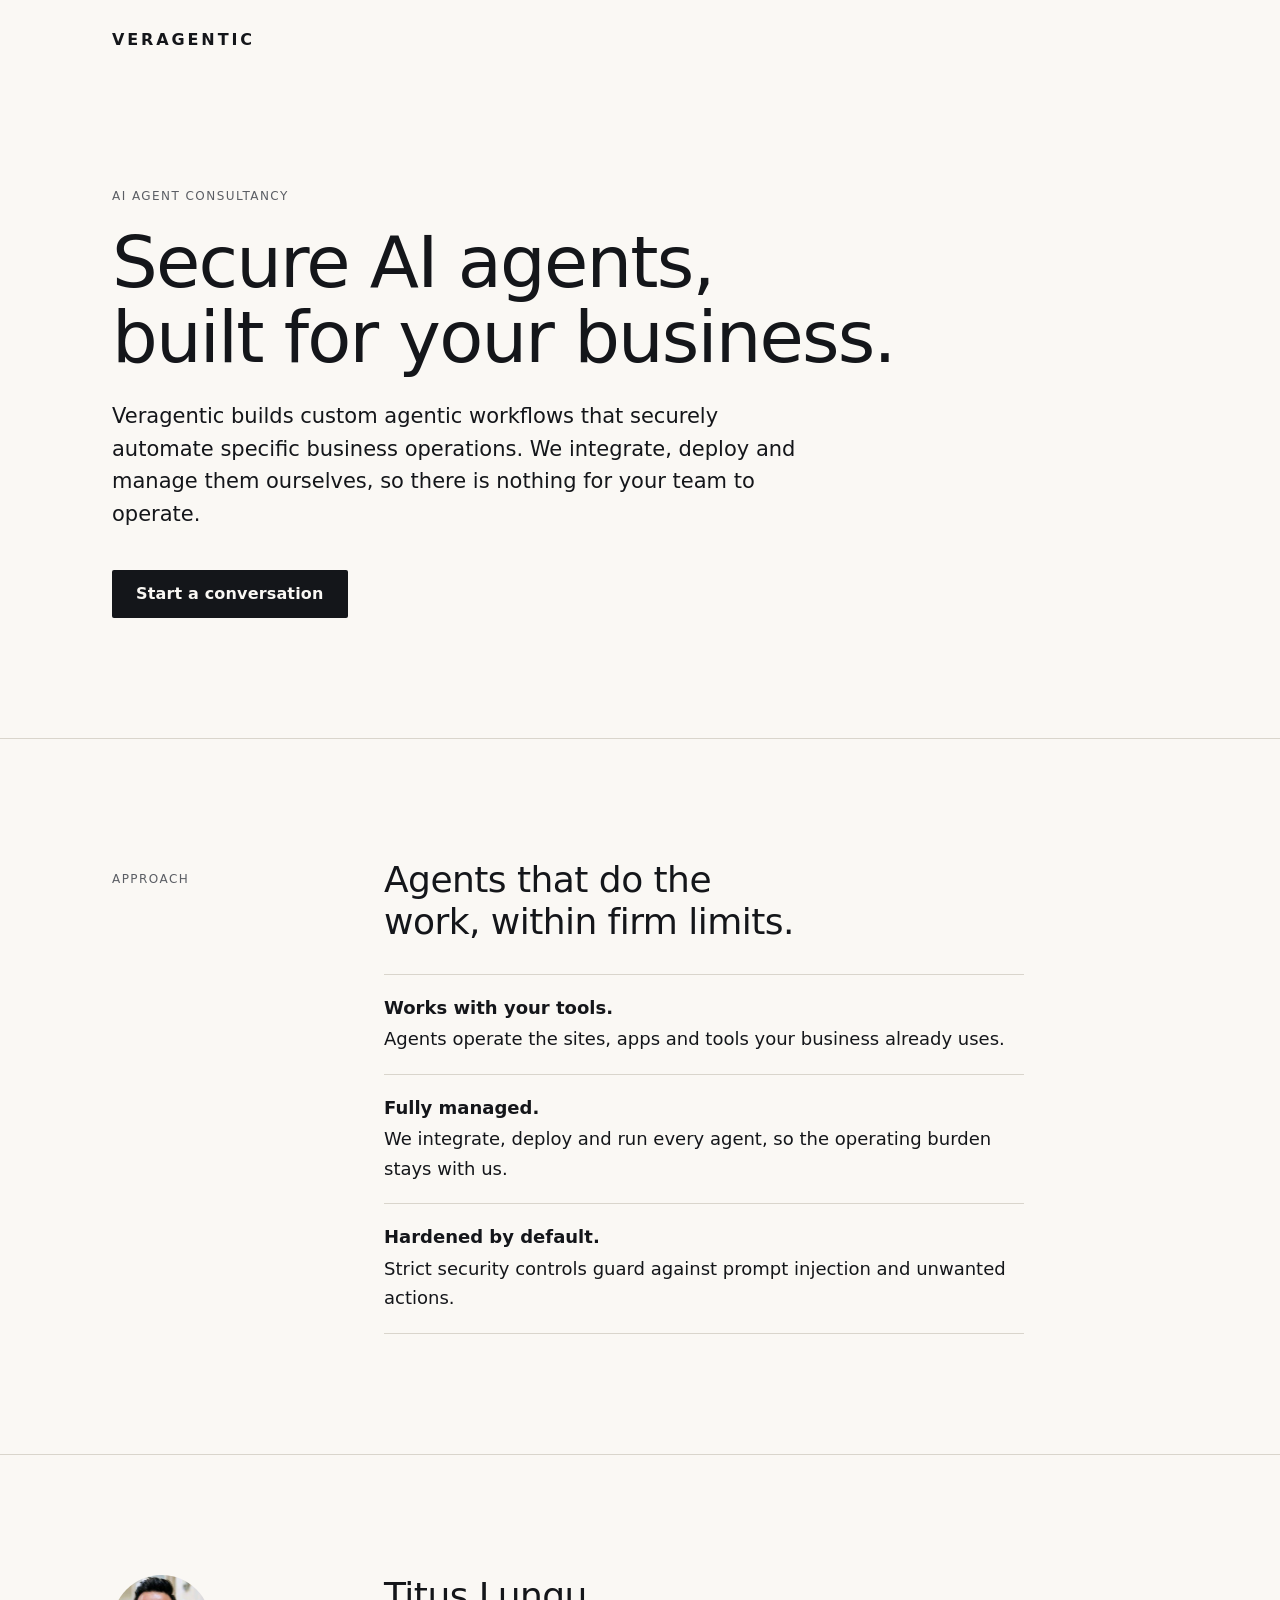
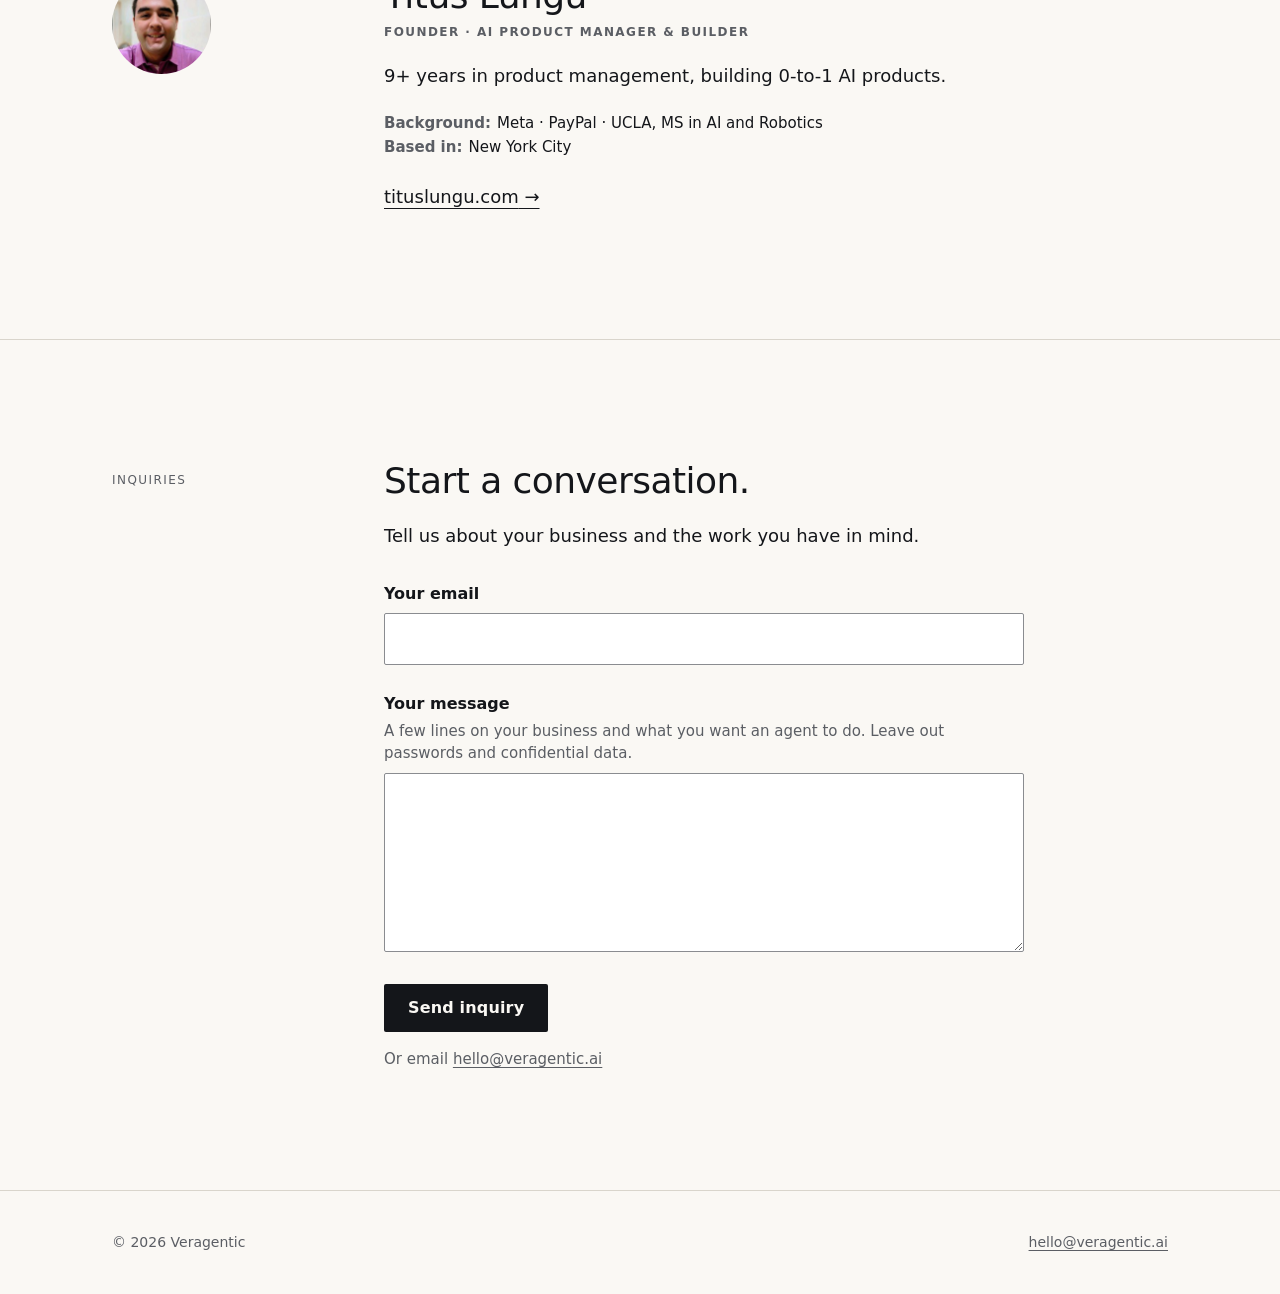
==== index.html @ 58b1f167 "Founder photo; PayPal and UCLA MS in background; New York City; all type sans serif (incl. wordmark," ====
<!doctype html>
<html lang="en" class="no-js">
<head>
<meta charset="utf-8">
<meta name="viewport" content="width=device-width, initial-scale=1">
<meta http-equiv="Content-Security-Policy" content="default-src 'none'; base-uri 'none'; object-src 'none'; script-src 'self' https://www.googletagmanager.com; style-src 'self'; font-src 'self'; img-src 'self' data: https://*.google-analytics.com https://*.googletagmanager.com; connect-src 'self' https://api.web3forms.com https://*.google-analytics.com https://*.analytics.google.com https://*.googletagmanager.com; form-action 'self' https://api.web3forms.com mailto:; manifest-src 'self'">
<title>Veragentic | Secure AI agents, built for your business</title>
<meta name="description" content="Veragentic builds custom agentic workflows that securely automate specific business operations, then integrates, deploys and manages them, so your team has nothing to operate.">
<link rel="canonical" href="https://veragentic.ai/">
<meta name="theme-color" content="#FAF8F4">
<meta name="color-scheme" content="light">
<meta name="referrer" content="strict-origin-when-cross-origin">
<link rel="icon" href="/favicon.ico" sizes="32x32">
<link rel="icon" href="/favicon.svg" type="image/svg+xml">
<link rel="apple-touch-icon" href="/apple-touch-icon.png">
<link rel="stylesheet" href="/assets/css/site.css">
<script src="/assets/js/config.js" defer></script>
<script src="/assets/js/main.js" defer></script>
<meta property="og:type" content="website">
<meta property="og:site_name" content="Veragentic">
<meta property="og:title" content="Veragentic | Secure AI agents, built for your business">
<meta property="og:description" content="Veragentic builds custom agentic workflows that securely automate specific business operations, then integrates, deploys and manages them, so your team has nothing to operate.">
<meta property="og:url" content="https://veragentic.ai/">
<meta property="og:locale" content="en_US">
<meta property="og:image" content="https://veragentic.ai/assets/img/og.png">
<meta property="og:image:width" content="1200">
<meta property="og:image:height" content="630">
<meta property="og:image:alt" content="Veragentic: Secure AI agents, built for your business.">
<meta name="twitter:card" content="summary_large_image">
<meta name="twitter:title" content="Veragentic | Secure AI agents, built for your business">
<meta name="twitter:description" content="Veragentic builds custom agentic workflows that securely automate specific business operations, then integrates, deploys and manages them, so your team has nothing to operate.">
<meta name="twitter:image" content="https://veragentic.ai/assets/img/og.png">
<meta name="twitter:image:alt" content="Veragentic: Secure AI agents, built for your business.">
<script type="application/ld+json">{
  "@context": "https://schema.org",
  "@type": "Organization",
  "name": "Veragentic",
  "url": "https://veragentic.ai/",
  "email": "hello@veragentic.ai",
  "logo": "https://veragentic.ai/icon-512.png",
  "description": "Veragentic builds custom agentic workflows that securely automate specific business operations, then integrates, deploys and manages them, so your team has nothing to operate.",
  "founder": {
    "@type": "Person",
    "name": "Titus Lungu",
    "jobTitle": "AI Product Manager & Builder",
    "url": "https://tituslungu.com"
  }
}</script>
</head>
<body>
<a class="skip-link" href="#main">Skip to content</a>

<header class="site-header">
  <div class="wrap">
    <a href="/" class="wordmark">Veragentic</a>
  </div>
</header>

<main id="main">
  <section class="hero" aria-labelledby="hero-title">
    <div class="wrap">
      <p class="label">AI agent consultancy</p>
      <h1 id="hero-title">Secure AI agents,<br> built for your business.</h1>
      <p class="lead">Veragentic builds custom agentic workflows that securely automate specific business operations. We integrate, deploy and manage them ourselves, so there is nothing for your team to operate.</p>
      <a href="#inquiry" class="button" data-cta="hero">Start a conversation</a>
    </div>
  </section>

  <section class="section" id="approach" aria-labelledby="approach-title">
    <div class="wrap">
      <p class="label">Approach</p>
      <div class="content">
        <h2 id="approach-title">Agents that do the work, within firm limits.</h2>
        <ul class="principles" role="list">
          <li><strong>Works with your tools.</strong> Agents operate the sites, apps and tools your business already uses.</li>
          <li><strong>Fully managed.</strong> We integrate, deploy and run every agent, so the operating burden stays with us.</li>
          <li><strong>Hardened by default.</strong> Strict security controls guard against prompt injection and unwanted actions.</li>
        </ul>
      </div>
    </div>
  </section>

  <section class="section founder" id="founder" aria-labelledby="founder-title">
    <div class="wrap">
      <img class="founder-photo" src="/assets/img/titus-lungu.jpg" width="200" height="200" alt="Titus Lungu" loading="lazy" decoding="async">
      <div class="content">
        <h2 id="founder-title">Titus Lungu</h2>
        <p class="label role">Founder · AI Product Manager &amp; Builder</p>
        <p class="bio">9+ years in product management, building 0-to-1 AI products.</p>
        <dl class="facts">
          <div><dt>Background:</dt><dd>Meta · PayPal · UCLA, MS in AI and Robotics</dd></div>
          <div><dt>Based in:</dt><dd>New York City</dd></div>
        </dl>
        <a class="text-link founder-link" href="https://tituslungu.com" rel="noopener">tituslungu.com<span aria-hidden="true">&nbsp;→</span></a>
      </div>
    </div>
  </section>

  <section class="section" id="inquiry" aria-labelledby="inquiry-title">
    <div class="wrap">
      <p class="label">Inquiries</p>
      <div class="content">
        <h2 id="inquiry-title" tabindex="-1">Start a conversation.</h2>
        <p class="intro">Tell us about your business and the work you have in mind.</p>
        <div class="form-area">
          <form id="inquiry-form" novalidate>
            <div id="error-summary" class="error-summary" tabindex="-1" hidden>
              <h3>There is a problem</h3>
              <ul></ul>
            </div>
            <div class="field">
              <label for="email">Your email</label>
              <p id="email-error" class="error" hidden><span class="visually-hidden">Error: </span><span></span></p>
              <input id="email" type="email" name="email" autocomplete="email" inputmode="email" spellcheck="false" autocapitalize="off" required aria-describedby="email-error">
            </div>
            <div class="field">
              <label for="message">Your message</label>
              <p id="message-hint" class="hint">A few lines on your business and what you want an agent to do. Leave out passwords and confidential data.</p>
              <p id="message-error" class="error" hidden><span class="visually-hidden">Error: </span><span></span></p>
              <textarea id="message" name="message" rows="6" required aria-describedby="message-hint message-error"></textarea>
            </div>
            <p id="form-failure" class="form-failure" role="alert" hidden>Your message could not be sent. Email <a href="mailto:hello@veragentic.ai">hello@veragentic.ai</a> directly, or try again.</p>
            <button type="submit" class="button">Send inquiry</button>
            <p class="form-alt">Or email <a href="mailto:hello@veragentic.ai">hello@veragentic.ai</a></p>
          </form>
          <noscript><p class="form-alt">This form needs JavaScript. Email <a href="mailto:hello@veragentic.ai">hello@veragentic.ai</a>.</p></noscript>
        </div>
      </div>
    </div>
  </section>
</main>

<footer class="site-footer">
  <div class="wrap">
    <p><span>© 2026 Veragentic</span><a href="mailto:hello@veragentic.ai">hello@veragentic.ai</a></p>
  </div>
</footer>
</body>
</html>
---- assets/css/site.css ----
/* Veragentic: site styles. */

:root {
  color-scheme: light;
  --paper: #FAF8F4;
  --white: #FFFFFF;
  --ink: #14161A;
  --graphite: #5B5E64;
  --hairline: #D9D5CC;
  --field-border: #8A8C90;
  --navy: #1F3A5F;
  --error: #9B2C2C;
  --sans: system-ui, -apple-system, "Segoe UI", Roboto, "Helvetica Neue", Arial, sans-serif;
  --serif: var(--sans); /* all type is sans serif for now */
  --mono: var(--sans);
  --h2: clamp(1.75rem, 1.4rem + 1.5vw, 2.25rem);
}

*, *::before, *::after { box-sizing: border-box; }

html {
  -webkit-text-size-adjust: 100%;
  text-size-adjust: 100%;
}
@media (prefers-reduced-motion: no-preference) {
  html { scroll-behavior: smooth; }
}

body {
  margin: 0;
  background: var(--paper);
  color: var(--ink);
  font-family: var(--sans);
  font-size: 1.125rem;
  line-height: 1.65;
  -webkit-font-smoothing: antialiased;
  text-rendering: optimizeLegibility;
}

::selection { background: #1F3A5F; color: #FAF8F4; }

h1, h2, h3, p, ul, dl, dd { margin: 0; }
h1, h2, h3 { font-family: var(--sans); font-weight: 500; }

a { color: inherit; }
a, button, input, textarea { transition: background-color .15s, color .15s, border-color .15s; }

:focus-visible { outline: 2px solid #1F3A5F; outline-offset: 3px; }
[tabindex="-1"]:focus:not(:focus-visible) { outline: none; }

[id] { scroll-margin-top: 1.5rem; }

[hidden] { display: none !important; }

.visually-hidden {
  position: absolute !important;
  width: 1px; height: 1px;
  margin: -1px; padding: 0; border: 0;
  overflow: hidden;
  clip: rect(0 0 0 0);
  clip-path: inset(50%);
  white-space: nowrap;
}

.wrap {
  max-width: 72rem;
  margin-inline: auto;
  padding-inline: clamp(1.25rem, 5vw, 3rem);
}

/* 0 · Skip link */
.skip-link {
  position: absolute;
  top: 1rem; left: 1rem;
  z-index: 10;
  padding: .75rem 1rem;
  background: var(--ink);
  color: var(--paper);
  font-weight: 600;
  text-decoration: none;
}
.skip-link:not(:focus) {
  clip-path: inset(50%);
  width: 1px; height: 1px; padding: 0; overflow: hidden; white-space: nowrap;
}

/* 1 · Header */
.site-header .wrap {
  display: flex;
  justify-content: space-between;
  align-items: center;
  gap: 1rem;
  min-height: 4rem;
}
@media (min-width: 600px) {
  .site-header .wrap { min-height: 5rem; }
}

.wordmark {
  display: inline-flex;
  align-items: center;
  min-height: 44px;
  font-family: var(--sans);
  font-size: 1rem;
  font-weight: 600;
  line-height: 1;
  letter-spacing: .18em;
  text-transform: uppercase;
  text-decoration: none;
  color: var(--ink);
  white-space: nowrap;
}
.wordmark:hover { color: var(--navy); }

.text-link {
  text-decoration: underline 1px;
  text-underline-offset: .25em;
  color: var(--ink);
}
.text-link:hover { color: var(--navy); }


/* Shared: mono label */
.label {
  font-family: var(--mono);
  font-size: .75rem;
  font-weight: 500;
  line-height: 1.4;
  letter-spacing: .12em;
  text-transform: uppercase;
  color: var(--graphite);
}

/* Shared: primary button */
.button {
  display: inline-flex;
  align-items: center;
  justify-content: center;
  min-height: 48px;
  padding: .9rem 1.5rem;
  border: 0;
  border-radius: 2px;
  background: var(--ink);
  color: var(--paper);
  font-family: var(--sans);
  font-size: 1rem;
  font-weight: 600;
  line-height: 1;
  letter-spacing: .01em;
  text-decoration: none;
  cursor: pointer;
}
.button:hover, .button:active { background: var(--navy); }
.button[aria-disabled="true"] { cursor: progress; background: var(--navy); }
@media (max-width: 599.98px) {
  .button { width: 100%; }
}

/* 2 · Hero */
.hero {
  padding-top: clamp(4rem, 12vh, 9rem);
  padding-bottom: clamp(4rem, 10vw, 7.5rem);
}
.hero h1 {
  margin-top: 1.25rem;
  max-width: none;
  font-size: clamp(2.5rem, 1.6rem + 4vw, 4.5rem);
  line-height: 1.05;
  letter-spacing: -0.025em;
  text-wrap: balance;
}
.lead {
  margin-top: 1.5rem;
  max-width: 34em;
  font-size: clamp(1.125rem, 1rem + .5vw, 1.3125rem);
  line-height: 1.55;
}
.hero .button { margin-top: 2.5rem; }

/* Sections after the hero */
.section {
  border-top: 1px solid var(--hairline);
  padding-block: clamp(4rem, 10vw, 7.5rem);
}
.section > .wrap > .label { margin-bottom: 1rem; }
.section h2 {
  font-size: var(--h2);
  line-height: 1.15;
  letter-spacing: -0.015em;
  text-wrap: balance;
}
.content { max-width: 40rem; }
.content p { max-width: 62ch; }

@media (min-width: 900px) {
  .section > .wrap {
    display: grid;
    grid-template-columns: 14rem 1fr;
    column-gap: 3rem;
    align-items: start;
  }
  /* Align the label's first line with the H2's first line (H2 2.25rem × 1.15). */
  .section > .wrap > .label {
    margin-bottom: 0;
    padding-top: calc((2.25rem * 1.15 - .75rem * 1.4) / 2);
  }
  .section > .wrap > .content { grid-column: 2; }
}

/* 3 · Approach */
.principles { margin-top: 2rem; list-style: none; padding: 0; }
.principles li {
  border-top: 1px solid var(--hairline);
  padding-block: 1.25rem;
}
.principles li:last-child { border-bottom: 1px solid var(--hairline); }
.principles strong {
  display: block;
  font-size: 1.125rem;
  font-weight: 600;
  line-height: 1.4;
  margin-bottom: .25rem;
}

/* 4 · Founder */
/* Photo: 1.5x the height of the name + role line block (h2 line box + role margin + role line box). */
.founder-photo {
  display: block;
  width: calc(1.5 * (var(--h2) * 1.15 + .5rem + .75rem * 1.4));
  height: auto;
  aspect-ratio: 1;
  border-radius: 50%;
  object-fit: cover;
  margin-bottom: 1.5rem;
}
@media (min-width: 900px) {
  .founder .wrap > .founder-photo { grid-column: 1; grid-row: 1; margin-bottom: 0; }
  .founder .wrap > .content { grid-row: 1; }
}
.role { margin-top: .5rem; font-weight: 700; }
.founder .bio { margin-top: 1.25rem; }
.facts {
  margin-top: 1.25rem;
  font-size: .9375rem;
  line-height: 1.6;
}
.facts div { display: flex; gap: .4em; }
.facts dt { color: var(--graphite); font-weight: 600; }
.facts dd { color: var(--ink); }
@media (min-width: 600px) {
  .facts { display: flex; flex-wrap: wrap; column-gap: 1.5rem; }
}
.founder-link {
  display: inline-flex;
  align-items: center;
  min-height: 44px;
  margin-top: 1rem;
}

/* 5 · Inquiry */
#inquiry-title:focus { outline-offset: 6px; }
.intro { margin-top: 1.25rem; }
.form-area { margin-top: 2rem; }

.field + .field { margin-top: 1.75rem; }
.field label {
  display: block;
  font-size: 1rem;
  font-weight: 600;
  line-height: 1.4;
}
.hint {
  margin-top: .25rem;
  font-size: .9375rem;
  line-height: 1.5;
  color: var(--graphite);
}
.error {
  margin-top: .25rem;
  font-size: .9375rem;
  font-weight: 600;
  line-height: 1.5;
  color: var(--error);
}
.field input,
.field textarea {
  display: block;
  width: 100%;
  margin-top: .5rem;
  padding: .75rem .875rem;
  background: var(--white);
  color: var(--ink);
  border: 1px solid var(--field-border);
  border-radius: 2px;
  font-family: var(--sans);
  font-size: 1.0625rem;
  line-height: 1.5;
}
.field input { min-height: 52px; }
.field textarea { min-height: 10rem; resize: vertical; }
.field input:hover,
.field textarea:hover { border-color: var(--ink); }
.field [aria-invalid="true"] {
  border: 2px solid var(--error);
  padding: calc(.75rem - 1px) calc(.875rem - 1px);
}

.error-summary,
.form-failure {
  border-left: 2px solid var(--error);
  padding: 1rem 1.25rem;
  background: var(--white);
}
.error-summary { margin-bottom: 2rem; }
.error-summary h3 {
  font-family: var(--sans);
  font-size: 1rem;
  font-weight: 600;
  line-height: 1.4;
  color: var(--error);
}
.error-summary ul { margin: .5rem 0 0; padding-left: 1.25rem; }
.error-summary li { font-size: .9375rem; line-height: 1.5; }
.error-summary a { color: var(--error); font-weight: 600; }
.form-failure {
  margin-top: 1.75rem;
  font-size: .9375rem;
  line-height: 1.5;
}
.form-failure a { color: var(--ink); }

#inquiry-form .button { margin-top: 2rem; }
.form-alt {
  margin-top: 1rem;
  font-size: .9375rem;
  line-height: 1.5;
  color: var(--graphite);
}
.form-alt a { color: var(--graphite); text-underline-offset: .2em; }
.form-alt a:hover { color: var(--navy); }
.no-js #inquiry-form { display: none; }

.form-success {
  border-left: 2px solid var(--navy);
  padding-left: 1.25rem;
}
.form-success h3 {
  font-size: 1.5rem;
  line-height: 1.2;
}
.form-success p { margin-top: .5rem; }

/* 6 · Footer */
.site-footer {
  border-top: 1px solid var(--hairline);
  padding-block: 2.5rem;
  font-size: .875rem;
  line-height: 1.6;
  color: var(--graphite);
}
.site-footer p { display: flex; flex-wrap: wrap; justify-content: space-between; column-gap: 1.5em; }
.site-footer a { color: var(--graphite); text-underline-offset: .2em; }
.site-footer a:hover { color: var(--ink); }
.site-footer p > * { white-space: nowrap; }
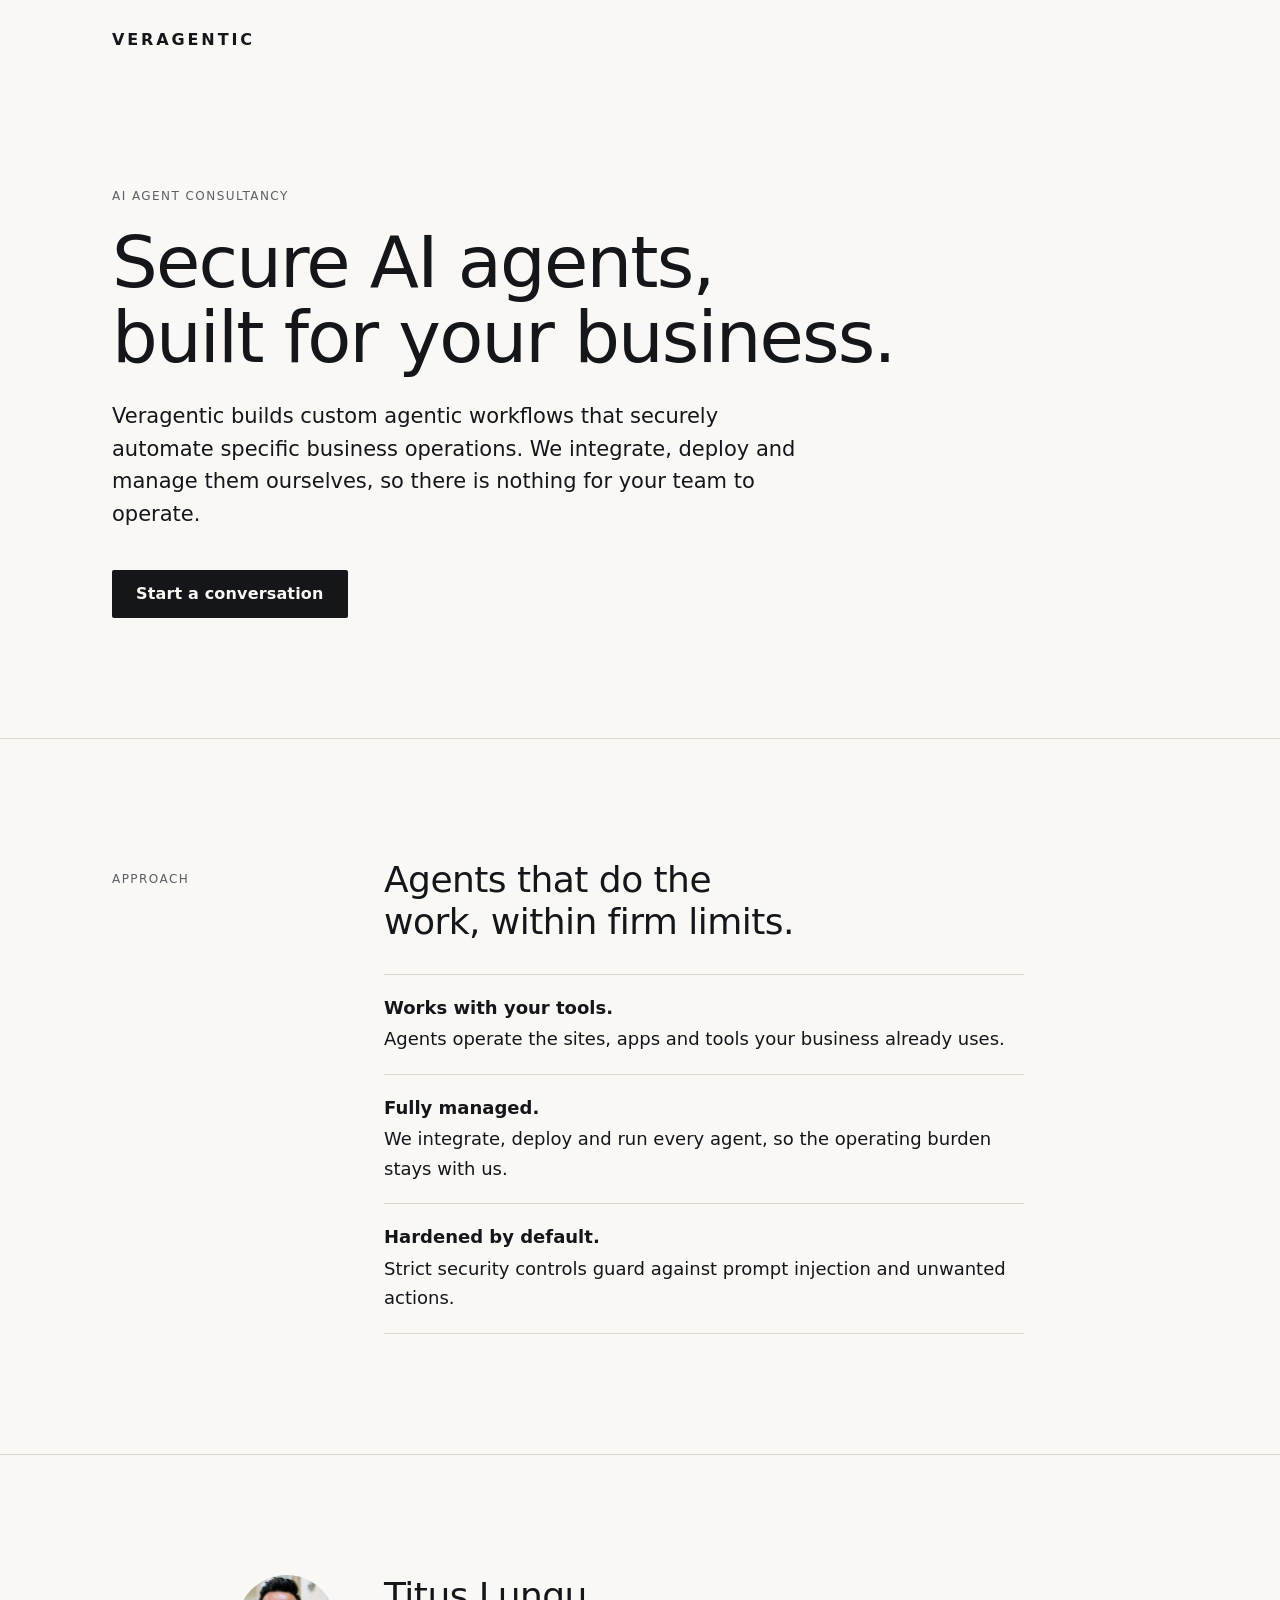
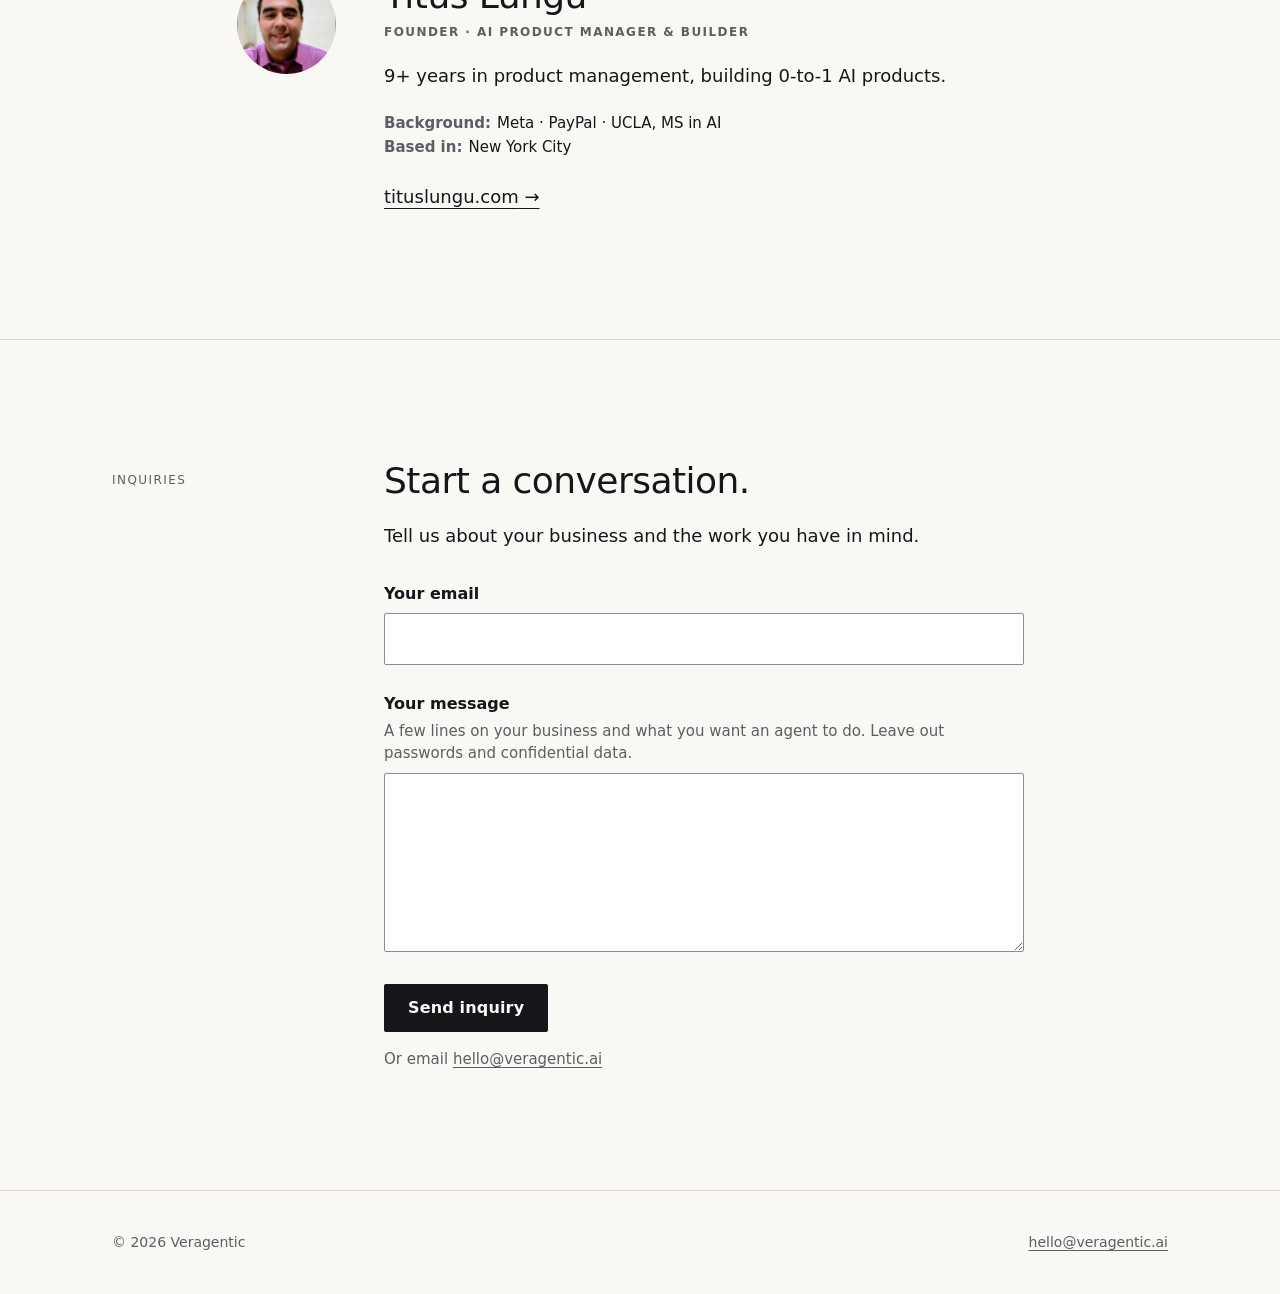
==== commit 008de765: "Founder: photo hugs the text on desktop; facts stacked; background 'UCLA, MS in AI' fits one line on" ====
--- a/index.html
+++ b/index.html
@@ -88,7 +88,7 @@
         <p class="label role">Founder · AI Product Manager &amp; Builder</p>
         <p class="bio">9+ years in product management, building 0-to-1 AI products.</p>
         <dl class="facts">
-          <div><dt>Background:</dt><dd>Meta · PayPal · UCLA, MS in AI and Robotics</dd></div>
+          <div><dt>Background:</dt><dd>Meta · PayPal · UCLA, MS in AI</dd></div>
           <div><dt>Based in:</dt><dd>New York City</dd></div>
         </dl>
         <a class="text-link founder-link" href="https://tituslungu.com" rel="noopener">tituslungu.com<span aria-hidden="true">&nbsp;→</span></a>
--- a/assets/css/site.css
+++ b/assets/css/site.css
@@ -234,7 +234,7 @@
   margin-bottom: 1.5rem;
 }
 @media (min-width: 900px) {
-  .founder .wrap > .founder-photo { grid-column: 1; grid-row: 1; margin-bottom: 0; }
+  .founder .wrap > .founder-photo { grid-column: 1; grid-row: 1; justify-self: end; margin-bottom: 0; }
   .founder .wrap > .content { grid-row: 1; }
 }
 .role { margin-top: .5rem; font-weight: 700; }
@@ -247,9 +247,6 @@
 .facts div { display: flex; gap: .4em; }
 .facts dt { color: var(--graphite); font-weight: 600; }
 .facts dd { color: var(--ink); }
-@media (min-width: 600px) {
-  .facts { display: flex; flex-wrap: wrap; column-gap: 1.5rem; }
-}
 .founder-link {
   display: inline-flex;
   align-items: center;
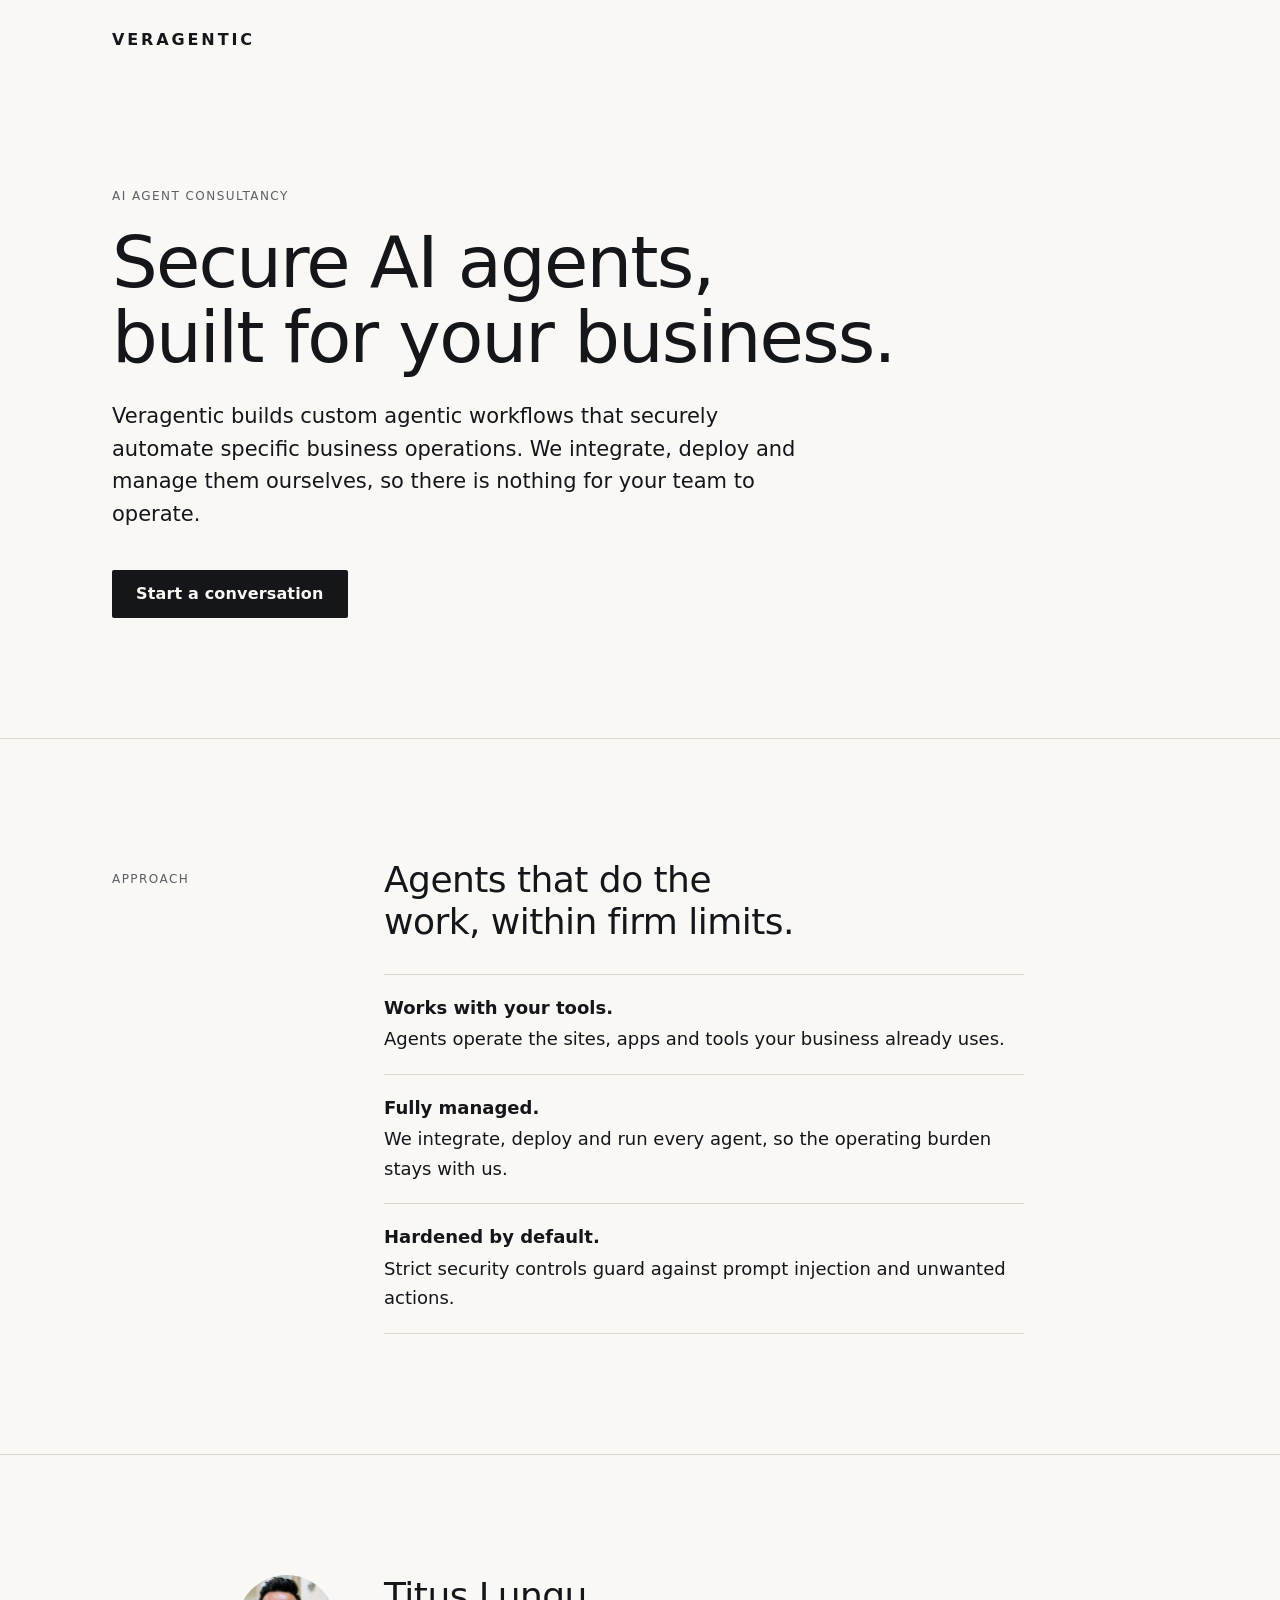
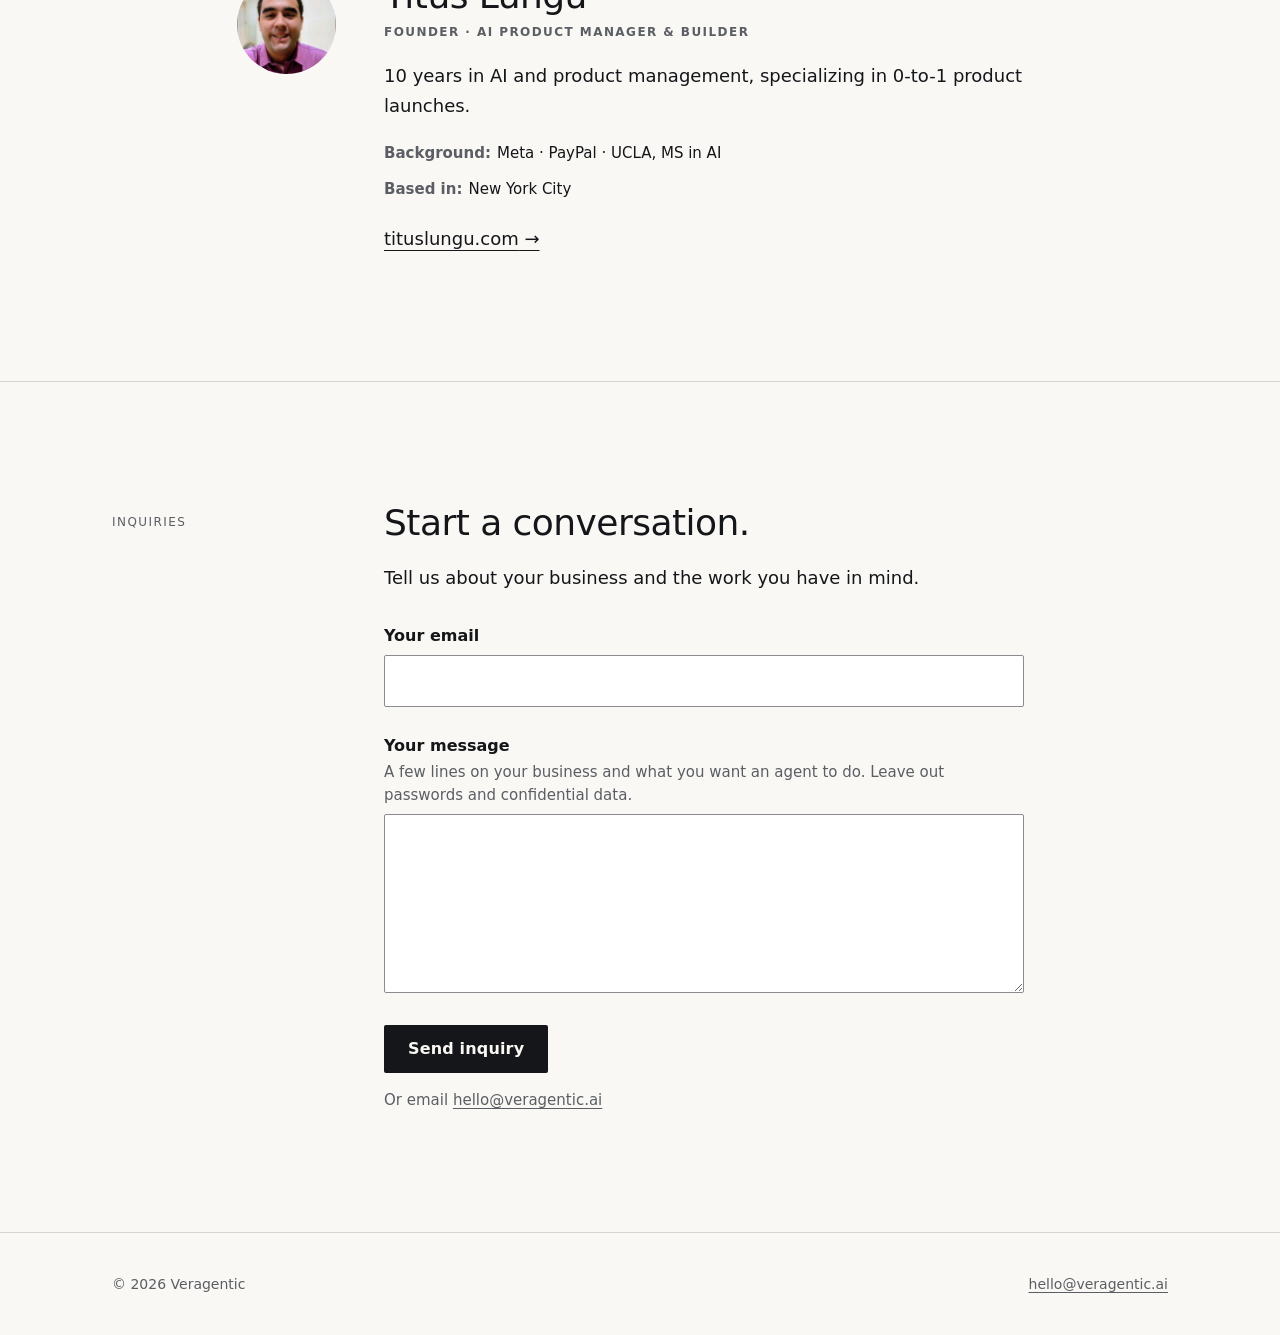
==== commit 8afdf03f: "Founder bio: 10 years in AI and product management" ====
--- a/index.html
+++ b/index.html
@@ -86,7 +86,7 @@
       <div class="content">
         <h2 id="founder-title">Titus Lungu</h2>
         <p class="label role">Founder · AI Product Manager &amp; Builder</p>
-        <p class="bio">9+ years in product management, building 0-to-1 AI products.</p>
+        <p class="bio">10 years in AI and product management, specializing in 0-to-1 product launches.</p>
         <dl class="facts">
           <div><dt>Background:</dt><dd>Meta · PayPal · UCLA, MS in AI</dd></div>
           <div><dt>Based in:</dt><dd>New York City</dd></div>
--- a/assets/css/site.css
+++ b/assets/css/site.css
@@ -245,6 +245,7 @@
   line-height: 1.6;
 }
 .facts div { display: flex; gap: .4em; }
+.facts div + div { margin-top: .8em; } /* half a line of extra space between rows */
 .facts dt { color: var(--graphite); font-weight: 600; }
 .facts dd { color: var(--ink); }
 .founder-link {
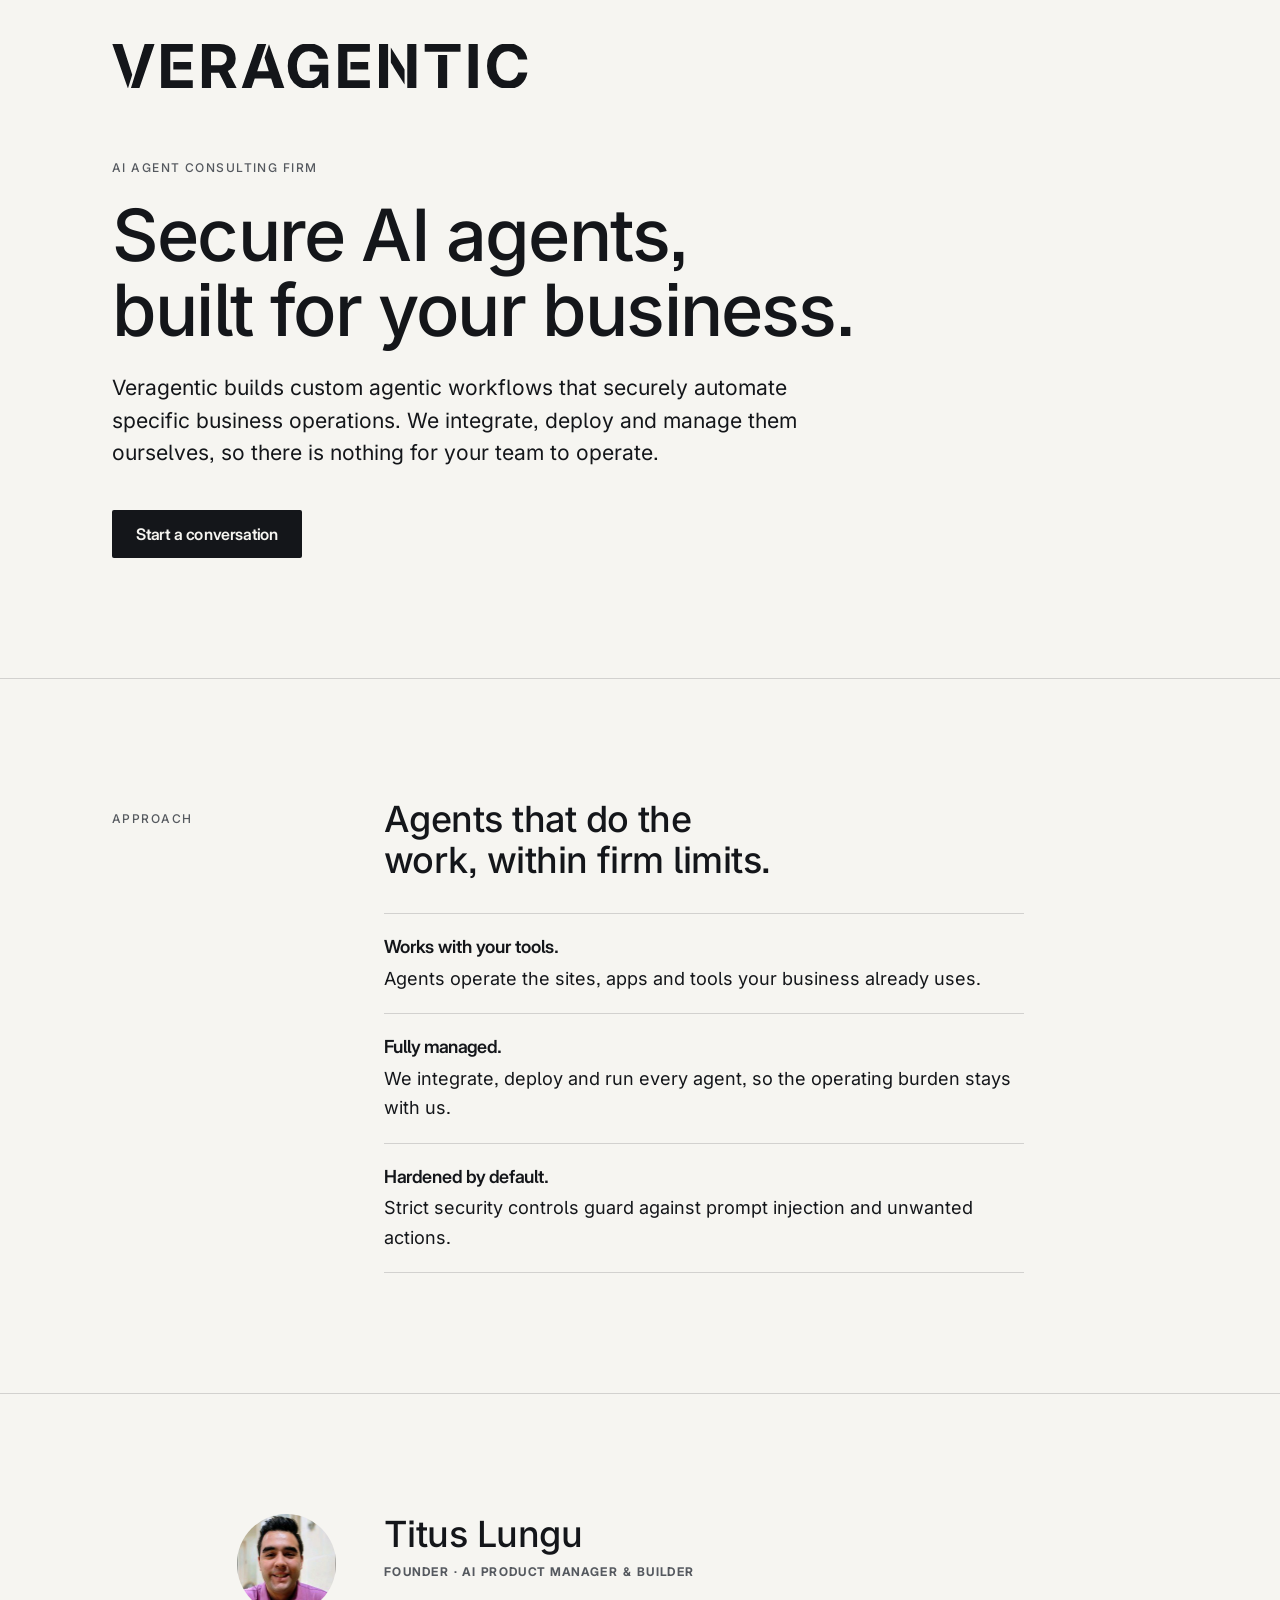
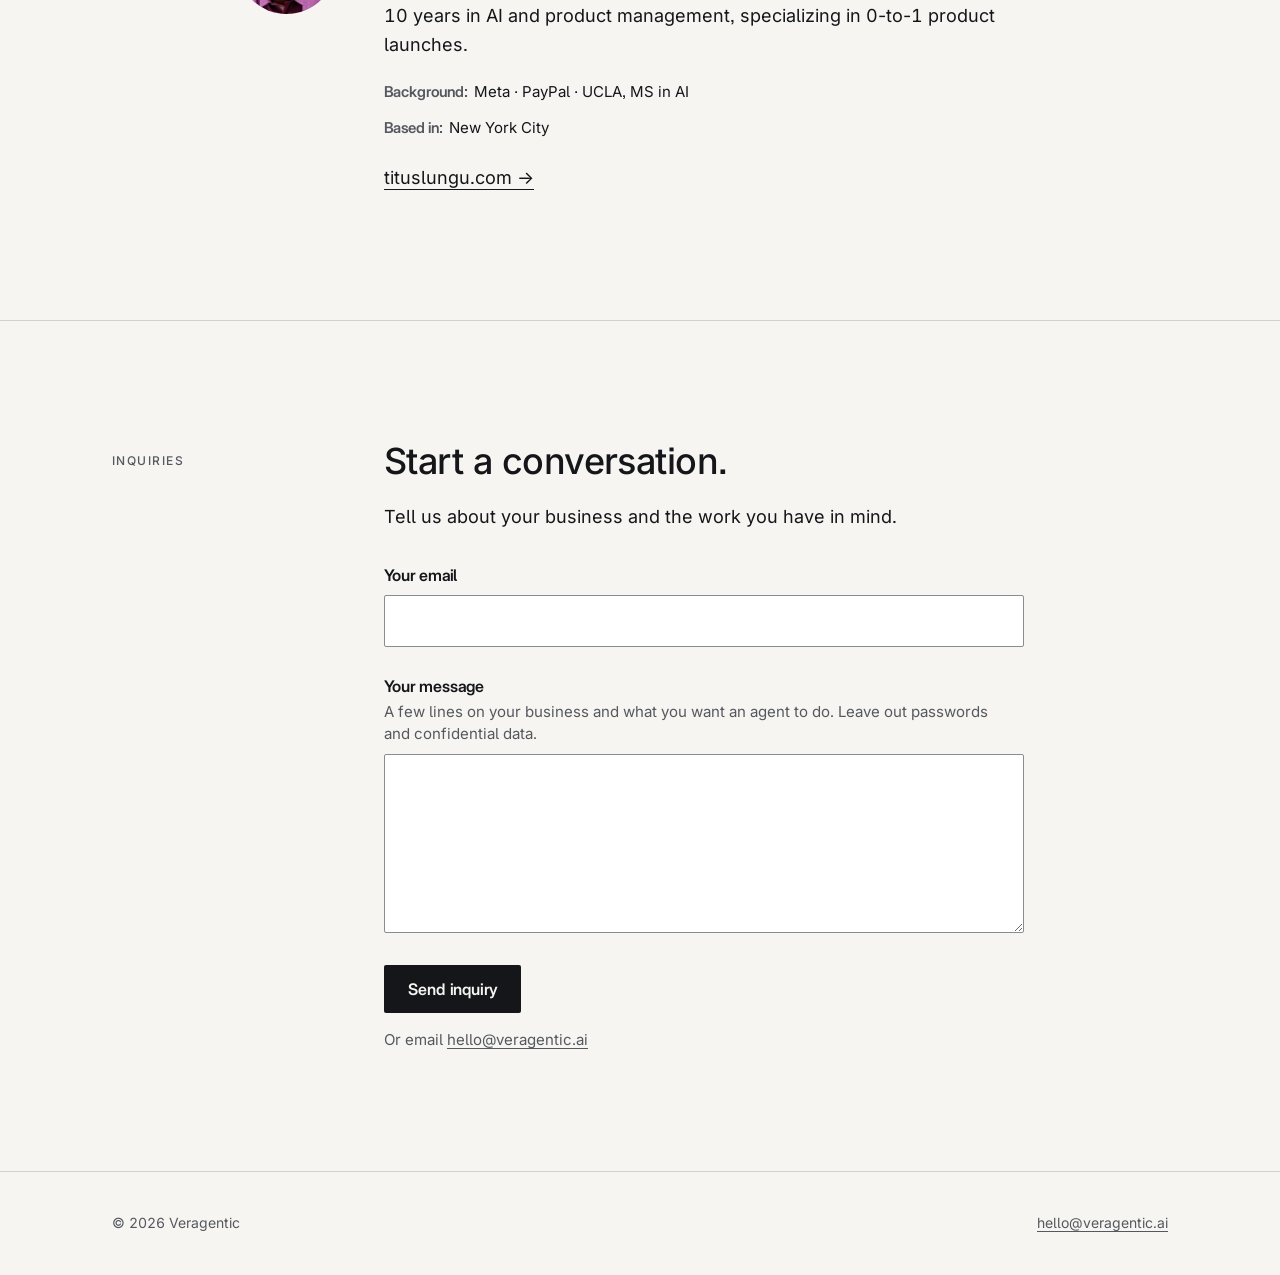
==== commit 0a955479: "Brand round 2: broken-letter wordmark, S1 favicon, Veragentic Grotesk, trimmed System 1 palette - He" ====
--- a/index.html
+++ b/index.html
@@ -7,12 +7,14 @@
 <title>Veragentic | Secure AI agents, built for your business</title>
 <meta name="description" content="Veragentic builds custom agentic workflows that securely automate specific business operations, then integrates, deploys and manages them, so your team has nothing to operate.">
 <link rel="canonical" href="https://veragentic.ai/">
-<meta name="theme-color" content="#FAF8F4">
+<meta name="theme-color" content="#F6F5F1">
 <meta name="color-scheme" content="light">
 <meta name="referrer" content="strict-origin-when-cross-origin">
 <link rel="icon" href="/favicon.ico" sizes="32x32">
 <link rel="icon" href="/favicon.svg" type="image/svg+xml">
 <link rel="apple-touch-icon" href="/apple-touch-icon.png">
+<link rel="preload" href="/assets/fonts/VeragenticGrotesk-Regular.woff2" as="font" type="font/woff2" crossorigin>
+<link rel="preload" href="/assets/fonts/VeragenticGrotesk-Medium.woff2" as="font" type="font/woff2" crossorigin>
 <link rel="stylesheet" href="/assets/css/site.css">
 <script src="/assets/js/config.js" defer></script>
 <script src="/assets/js/main.js" defer></script>
@@ -52,14 +54,14 @@
 
 <header class="site-header">
   <div class="wrap">
-    <a href="/" class="wordmark">Veragentic</a>
+    <a href="/" class="wordmark" aria-label="Veragentic, home"><svg viewBox="0 0 14058 1490" aria-hidden="true" focusable="false"><path fill="currentColor" d="M1101 0 637.6 1490H924.2L1436.2 0ZM531.8 1490H540.8L681.8 1036.6L348.1 0H8.8Z M2728.1 1490V1226H1967.1V264H2728.1V0H1659.1V1490ZM2071.3 866H2671.1V609H2071.3Z M3037.2 1490H3345.2V969H3615.2Q3616.7 969 3618.2 969L3882.2 1490H4212.2L3912.5 910.6Q3912.6 910.5 3912.7 910.5Q4039.2 852 4109.2 744Q4179.2 636 4179.2 489Q4179.2 338 4112.7 228.5Q4046.2 119 3923.7 59.5Q3801.2 0 3633.2 0H3037.2ZM3345.2 722V256H3614.2Q3696.2 256 3755.2 285Q3814.2 314 3846.2 365.5Q3878.2 417 3878.2 489Q3878.2 559 3846.2 611.5Q3814.2 664 3755.2 693Q3696.2 722 3615.2 722H3345.2Z M5378.2 1165 5483.1 1490H5824.4L5305.4 11.3L5153.1 467.6L5298.8 919H4905L5211.8 0H4905.1L4382.1 1490H4714.4L4822.9 1165Z M6617.3 1514Q6737.3 1514 6835.8 1478Q6934.3 1442 7005.3 1376Q7048.2 1336.2 7079.2 1287.1L7107.3 1490H7308.3V698H6681.3V932H7009.1Q7005.9 1022.5 6964.3 1090Q6919.3 1163 6839.3 1202.5Q6759.3 1242 6655.3 1242Q6528.3 1242 6437.3 1181.5Q6346.3 1121 6297.3 1010Q6248.3 899 6248.3 746Q6248.3 592 6296.8 480.5Q6345.3 369 6435.8 308.5Q6526.3 248 6651.3 248Q6718.3 248 6773.8 265.5Q6829.3 283 6872.8 316Q6916.3 349 6944.8 395.5Q6973.3 442 6985.3 499H7297.3Q7283.3 382 7227.3 286Q7171.3 190 7083.8 120.5Q6996.3 51 6883.3 13.5Q6770.3 -24 6642.3 -24Q6442.3 -24 6282.3 69Q6122.3 162 6030.3 335Q5938.3 508 5938.3 746Q5938.3 976 6027.8 1149Q6117.3 1322 6271.3 1418Q6425.3 1514 6617.3 1514Z M8714.4 1490V1226H7953.4V264H8714.4V0H7645.4V1490ZM8057.6 866H8657.4V609H8057.6Z M9331.2 0H9023.5V1490H9331.2ZM10286.5 0H9979.5V1490H10286.5ZM9423.6 626.2Q9442.4 658.5 9459.5 687.5Q9500.5 757 9527.5 800L9887.1 1371.7V864Q9884.8 860 9882.5 856Q9848.5 797 9826.5 762L9423.6 121.1Z M11019.6 374.8V1490H11327.6V374.8ZM11778.6 264V0H10567.6V264H11778.6Z M12361.6 0H12053.6V1490H12361.6Z M13382.7 1514Q13513.7 1514 13625.2 1475.5Q13736.7 1437 13823.7 1365Q13910.7 1293 13965.7 1192Q14020.7 1091 14038.7 967H13728.7Q13713.7 1032 13683.7 1083Q13653.7 1134 13609.7 1170Q13565.7 1206 13509.7 1224Q13453.7 1242 13386.7 1242Q13259.7 1242 13169.7 1181Q13079.7 1120 13032.2 1009Q12984.7 898 12984.7 746Q12984.7 593 13032.7 481.5Q13080.7 370 13170.2 309Q13259.7 248 13386.7 248Q13453.7 248 13510.2 266.5Q13566.7 285 13610.7 320.5Q13654.7 356 13684.7 407.5Q13714.7 459 13727.7 525H14038.7Q14020.7 400 13965.7 299Q13910.7 198 13824.2 126Q13737.7 54 13625.7 15Q13513.7 -24 13382.7 -24Q13178.7 -24 13018.2 69Q12857.7 162 12766.2 335Q12674.7 508 12674.7 746Q12674.7 982 12766.2 1154.5Q12857.7 1327 13018.2 1420.5Q13178.7 1514 13382.7 1514Z"/></svg></a>
   </div>
 </header>
 
 <main id="main">
   <section class="hero" aria-labelledby="hero-title">
     <div class="wrap">
-      <p class="label">AI agent consultancy</p>
+      <p class="label">AI agent consulting firm</p>
       <h1 id="hero-title">Secure AI agents,<br> built for your business.</h1>
       <p class="lead">Veragentic builds custom agentic workflows that securely automate specific business operations. We integrate, deploy and manage them ourselves, so there is nothing for your team to operate.</p>
       <a href="#inquiry" class="button" data-cta="hero">Start a conversation</a>
--- a/assets/css/site.css
+++ b/assets/css/site.css
@@ -1,16 +1,22 @@
 /* Veragentic: site styles. */
+
+/* Veragentic Grotesk (Inter fork, OFL; see /assets/fonts/OFL.txt). Latin web subset: tabular digits, proportional spaces and punctuation. */
+@font-face { font-family: "Veragentic Grotesk"; src: url("/assets/fonts/VeragenticGrotesk-Regular.woff2") format("woff2"); font-weight: 400; font-style: normal; font-display: swap; }
+@font-face { font-family: "Veragentic Grotesk"; src: url("/assets/fonts/VeragenticGrotesk-Medium.woff2") format("woff2"); font-weight: 500; font-style: normal; font-display: swap; }
+@font-face { font-family: "Veragentic Grotesk"; src: url("/assets/fonts/VeragenticGrotesk-SemiBold.woff2") format("woff2"); font-weight: 600; font-style: normal; font-display: swap; }
+@font-face { font-family: "Veragentic Grotesk"; src: url("/assets/fonts/VeragenticGrotesk-Bold.woff2") format("woff2"); font-weight: 700; font-style: normal; font-display: swap; }
 
 :root {
   color-scheme: light;
-  --paper: #FAF8F4;
+  --paper: #F6F5F1;
   --white: #FFFFFF;
   --ink: #14161A;
-  --graphite: #5B5E64;
-  --hairline: #D9D5CC;
+  --graphite: #55595F;
+  --hairline: #D2D1CF; /* Ink at ~16% over Paper */
   --field-border: #8A8C90;
   --navy: #1F3A5F;
   --error: #9B2C2C;
-  --sans: system-ui, -apple-system, "Segoe UI", Roboto, "Helvetica Neue", Arial, sans-serif;
+  --sans: "Veragentic Grotesk", system-ui, -apple-system, "Segoe UI", Roboto, "Helvetica Neue", Arial, sans-serif;
   --serif: var(--sans); /* all type is sans serif for now */
   --mono: var(--sans);
   --h2: clamp(1.75rem, 1.4rem + 1.5vw, 2.25rem);
@@ -37,7 +43,7 @@
   text-rendering: optimizeLegibility;
 }
 
-::selection { background: #1F3A5F; color: #FAF8F4; }
+::selection { background: var(--navy); color: var(--paper); }
 
 h1, h2, h3, p, ul, dl, dd { margin: 0; }
 h1, h2, h3 { font-family: var(--sans); font-weight: 500; }
@@ -90,26 +96,17 @@
   justify-content: space-between;
   align-items: center;
   gap: 1rem;
-  min-height: 4rem;
-}
-@media (min-width: 600px) {
-  .site-header .wrap { min-height: 5rem; }
-}
-
+  padding-top: clamp(1.75rem, 4vw, 2.75rem);
+}
+
+/* Wordmark: SVG with the letter breaks; scales with the viewport so it never wraps. */
 .wordmark {
-  display: inline-flex;
-  align-items: center;
-  min-height: 44px;
-  font-family: var(--sans);
-  font-size: 1rem;
-  font-weight: 600;
-  line-height: 1;
-  letter-spacing: .18em;
-  text-transform: uppercase;
+  display: block;
+  width: min(26rem, 100%);
+  color: var(--ink);
   text-decoration: none;
-  color: var(--ink);
-  white-space: nowrap;
-}
+}
+.wordmark svg { display: block; width: 100%; height: auto; }
 .wordmark:hover { color: var(--navy); }
 
 .text-link {
@@ -158,7 +155,7 @@
 
 /* 2 · Hero */
 .hero {
-  padding-top: clamp(4rem, 12vh, 9rem);
+  padding-top: clamp(3rem, 6vw, 4.5rem);
   padding-bottom: clamp(4rem, 10vw, 7.5rem);
 }
 .hero h1 {
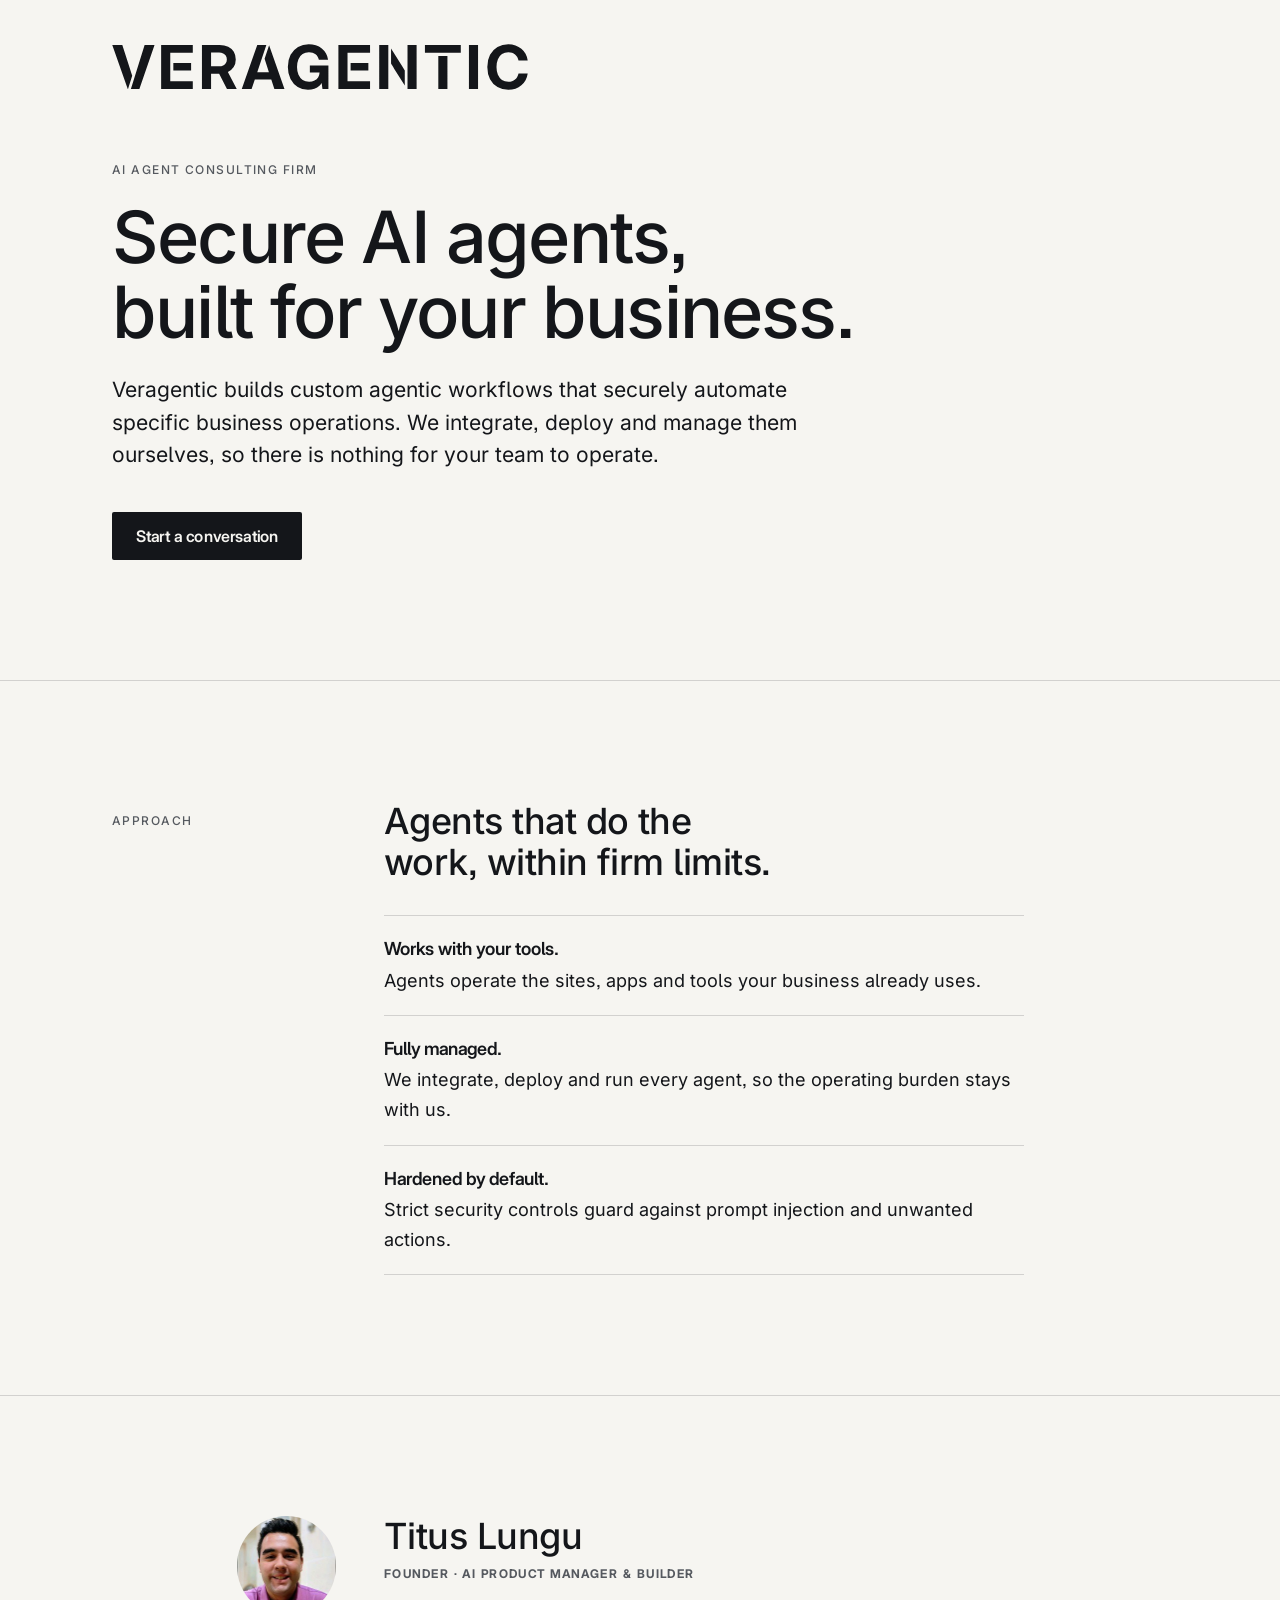
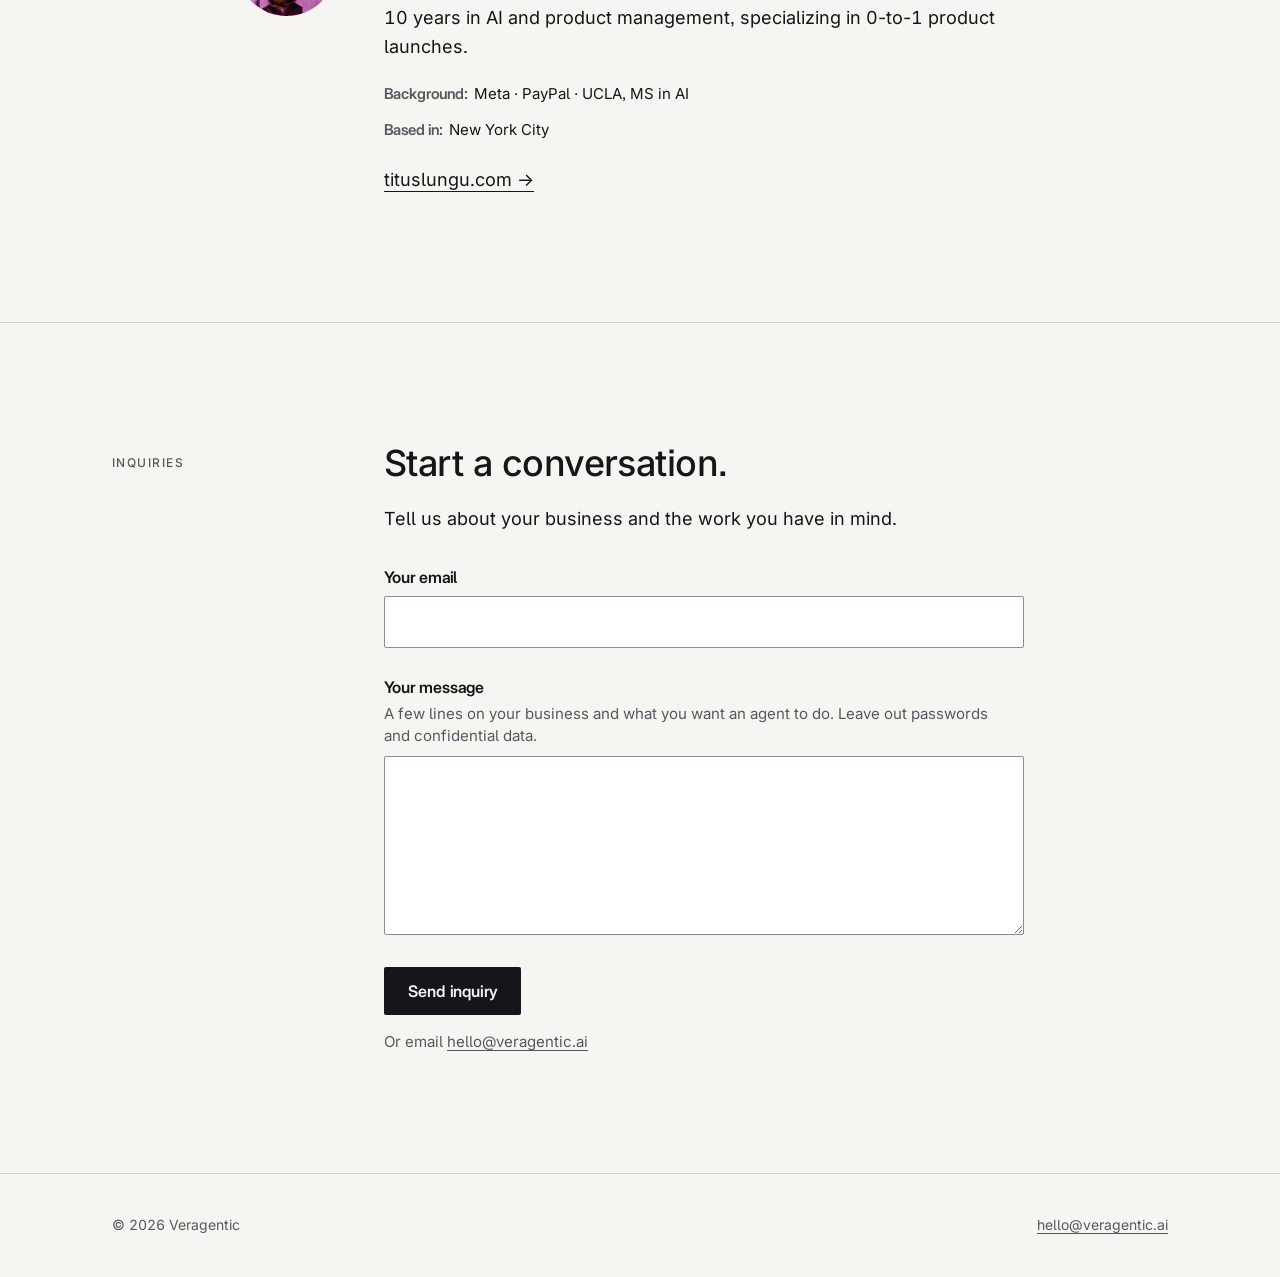
==== commit e80d2e95: "Wordmark: viewBox covers G and C overshoot (no clipping top or bottom)" ====
--- a/index.html
+++ b/index.html
@@ -54,7 +54,7 @@
 
 <header class="site-header">
   <div class="wrap">
-    <a href="/" class="wordmark" aria-label="Veragentic, home"><svg viewBox="0 0 14058 1490" aria-hidden="true" focusable="false"><path fill="currentColor" d="M1101 0 637.6 1490H924.2L1436.2 0ZM531.8 1490H540.8L681.8 1036.6L348.1 0H8.8Z M2728.1 1490V1226H1967.1V264H2728.1V0H1659.1V1490ZM2071.3 866H2671.1V609H2071.3Z M3037.2 1490H3345.2V969H3615.2Q3616.7 969 3618.2 969L3882.2 1490H4212.2L3912.5 910.6Q3912.6 910.5 3912.7 910.5Q4039.2 852 4109.2 744Q4179.2 636 4179.2 489Q4179.2 338 4112.7 228.5Q4046.2 119 3923.7 59.5Q3801.2 0 3633.2 0H3037.2ZM3345.2 722V256H3614.2Q3696.2 256 3755.2 285Q3814.2 314 3846.2 365.5Q3878.2 417 3878.2 489Q3878.2 559 3846.2 611.5Q3814.2 664 3755.2 693Q3696.2 722 3615.2 722H3345.2Z M5378.2 1165 5483.1 1490H5824.4L5305.4 11.3L5153.1 467.6L5298.8 919H4905L5211.8 0H4905.1L4382.1 1490H4714.4L4822.9 1165Z M6617.3 1514Q6737.3 1514 6835.8 1478Q6934.3 1442 7005.3 1376Q7048.2 1336.2 7079.2 1287.1L7107.3 1490H7308.3V698H6681.3V932H7009.1Q7005.9 1022.5 6964.3 1090Q6919.3 1163 6839.3 1202.5Q6759.3 1242 6655.3 1242Q6528.3 1242 6437.3 1181.5Q6346.3 1121 6297.3 1010Q6248.3 899 6248.3 746Q6248.3 592 6296.8 480.5Q6345.3 369 6435.8 308.5Q6526.3 248 6651.3 248Q6718.3 248 6773.8 265.5Q6829.3 283 6872.8 316Q6916.3 349 6944.8 395.5Q6973.3 442 6985.3 499H7297.3Q7283.3 382 7227.3 286Q7171.3 190 7083.8 120.5Q6996.3 51 6883.3 13.5Q6770.3 -24 6642.3 -24Q6442.3 -24 6282.3 69Q6122.3 162 6030.3 335Q5938.3 508 5938.3 746Q5938.3 976 6027.8 1149Q6117.3 1322 6271.3 1418Q6425.3 1514 6617.3 1514Z M8714.4 1490V1226H7953.4V264H8714.4V0H7645.4V1490ZM8057.6 866H8657.4V609H8057.6Z M9331.2 0H9023.5V1490H9331.2ZM10286.5 0H9979.5V1490H10286.5ZM9423.6 626.2Q9442.4 658.5 9459.5 687.5Q9500.5 757 9527.5 800L9887.1 1371.7V864Q9884.8 860 9882.5 856Q9848.5 797 9826.5 762L9423.6 121.1Z M11019.6 374.8V1490H11327.6V374.8ZM11778.6 264V0H10567.6V264H11778.6Z M12361.6 0H12053.6V1490H12361.6Z M13382.7 1514Q13513.7 1514 13625.2 1475.5Q13736.7 1437 13823.7 1365Q13910.7 1293 13965.7 1192Q14020.7 1091 14038.7 967H13728.7Q13713.7 1032 13683.7 1083Q13653.7 1134 13609.7 1170Q13565.7 1206 13509.7 1224Q13453.7 1242 13386.7 1242Q13259.7 1242 13169.7 1181Q13079.7 1120 13032.2 1009Q12984.7 898 12984.7 746Q12984.7 593 13032.7 481.5Q13080.7 370 13170.2 309Q13259.7 248 13386.7 248Q13453.7 248 13510.2 266.5Q13566.7 285 13610.7 320.5Q13654.7 356 13684.7 407.5Q13714.7 459 13727.7 525H14038.7Q14020.7 400 13965.7 299Q13910.7 198 13824.2 126Q13737.7 54 13625.7 15Q13513.7 -24 13382.7 -24Q13178.7 -24 13018.2 69Q12857.7 162 12766.2 335Q12674.7 508 12674.7 746Q12674.7 982 12766.2 1154.5Q12857.7 1327 13018.2 1420.5Q13178.7 1514 13382.7 1514Z"/></svg></a>
+    <a href="/" class="wordmark" aria-label="Veragentic, home"><svg viewBox="1 -32 14046 1554" aria-hidden="true" focusable="false"><path fill="currentColor" d="M1101 0 637.6 1490H924.2L1436.2 0ZM531.8 1490H540.8L681.8 1036.6L348.1 0H8.8Z M2728.1 1490V1226H1967.1V264H2728.1V0H1659.1V1490ZM2071.3 866H2671.1V609H2071.3Z M3037.2 1490H3345.2V969H3615.2Q3616.7 969 3618.2 969L3882.2 1490H4212.2L3912.5 910.6Q3912.6 910.5 3912.7 910.5Q4039.2 852 4109.2 744Q4179.2 636 4179.2 489Q4179.2 338 4112.7 228.5Q4046.2 119 3923.7 59.5Q3801.2 0 3633.2 0H3037.2ZM3345.2 722V256H3614.2Q3696.2 256 3755.2 285Q3814.2 314 3846.2 365.5Q3878.2 417 3878.2 489Q3878.2 559 3846.2 611.5Q3814.2 664 3755.2 693Q3696.2 722 3615.2 722H3345.2Z M5378.2 1165 5483.1 1490H5824.4L5305.4 11.3L5153.1 467.6L5298.8 919H4905L5211.8 0H4905.1L4382.1 1490H4714.4L4822.9 1165Z M6617.3 1514Q6737.3 1514 6835.8 1478Q6934.3 1442 7005.3 1376Q7048.2 1336.2 7079.2 1287.1L7107.3 1490H7308.3V698H6681.3V932H7009.1Q7005.9 1022.5 6964.3 1090Q6919.3 1163 6839.3 1202.5Q6759.3 1242 6655.3 1242Q6528.3 1242 6437.3 1181.5Q6346.3 1121 6297.3 1010Q6248.3 899 6248.3 746Q6248.3 592 6296.8 480.5Q6345.3 369 6435.8 308.5Q6526.3 248 6651.3 248Q6718.3 248 6773.8 265.5Q6829.3 283 6872.8 316Q6916.3 349 6944.8 395.5Q6973.3 442 6985.3 499H7297.3Q7283.3 382 7227.3 286Q7171.3 190 7083.8 120.5Q6996.3 51 6883.3 13.5Q6770.3 -24 6642.3 -24Q6442.3 -24 6282.3 69Q6122.3 162 6030.3 335Q5938.3 508 5938.3 746Q5938.3 976 6027.8 1149Q6117.3 1322 6271.3 1418Q6425.3 1514 6617.3 1514Z M8714.4 1490V1226H7953.4V264H8714.4V0H7645.4V1490ZM8057.6 866H8657.4V609H8057.6Z M9331.2 0H9023.5V1490H9331.2ZM10286.5 0H9979.5V1490H10286.5ZM9423.6 626.2Q9442.4 658.5 9459.5 687.5Q9500.5 757 9527.5 800L9887.1 1371.7V864Q9884.8 860 9882.5 856Q9848.5 797 9826.5 762L9423.6 121.1Z M11019.6 374.8V1490H11327.6V374.8ZM11778.6 264V0H10567.6V264H11778.6Z M12361.6 0H12053.6V1490H12361.6Z M13382.7 1514Q13513.7 1514 13625.2 1475.5Q13736.7 1437 13823.7 1365Q13910.7 1293 13965.7 1192Q14020.7 1091 14038.7 967H13728.7Q13713.7 1032 13683.7 1083Q13653.7 1134 13609.7 1170Q13565.7 1206 13509.7 1224Q13453.7 1242 13386.7 1242Q13259.7 1242 13169.7 1181Q13079.7 1120 13032.2 1009Q12984.7 898 12984.7 746Q12984.7 593 13032.7 481.5Q13080.7 370 13170.2 309Q13259.7 248 13386.7 248Q13453.7 248 13510.2 266.5Q13566.7 285 13610.7 320.5Q13654.7 356 13684.7 407.5Q13714.7 459 13727.7 525H14038.7Q14020.7 400 13965.7 299Q13910.7 198 13824.2 126Q13737.7 54 13625.7 15Q13513.7 -24 13382.7 -24Q13178.7 -24 13018.2 69Q12857.7 162 12766.2 335Q12674.7 508 12674.7 746Q12674.7 982 12766.2 1154.5Q12857.7 1327 13018.2 1420.5Q13178.7 1514 13382.7 1514Z"/></svg></a>
   </div>
 </header>
 
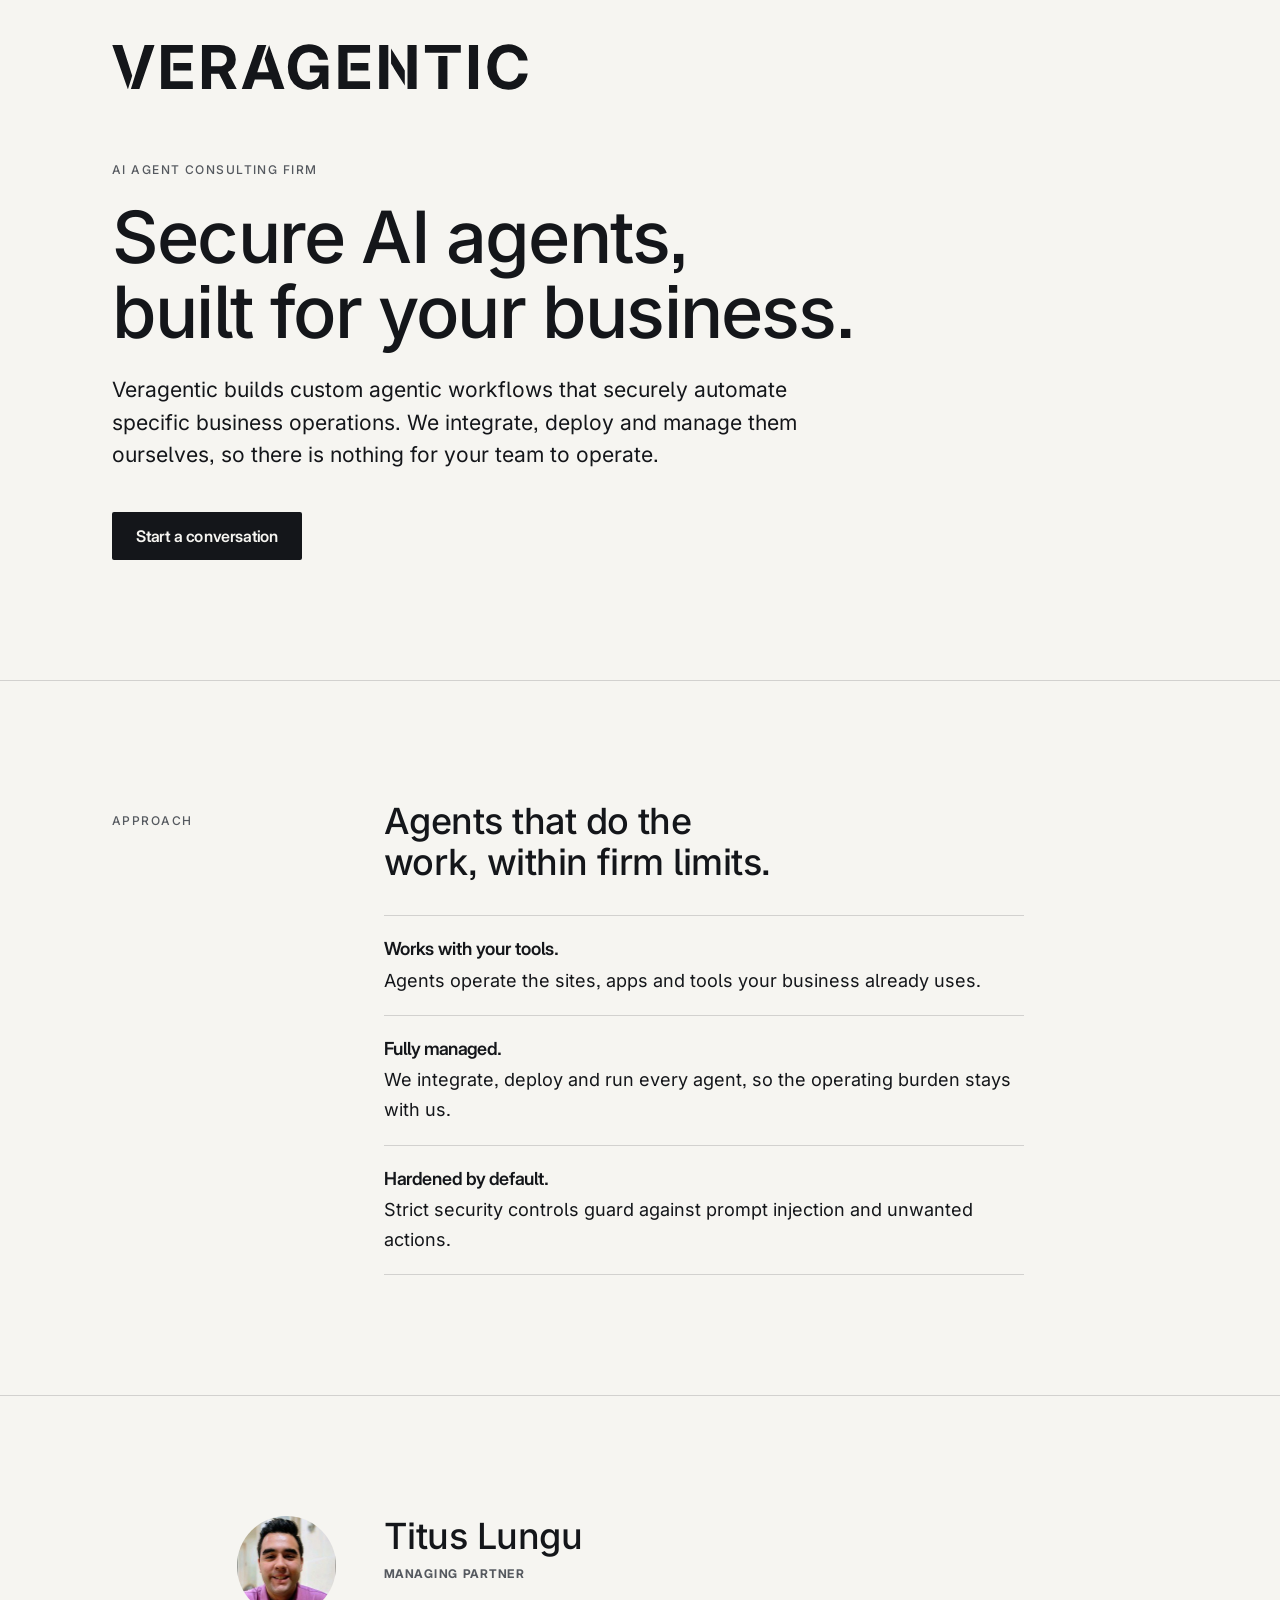
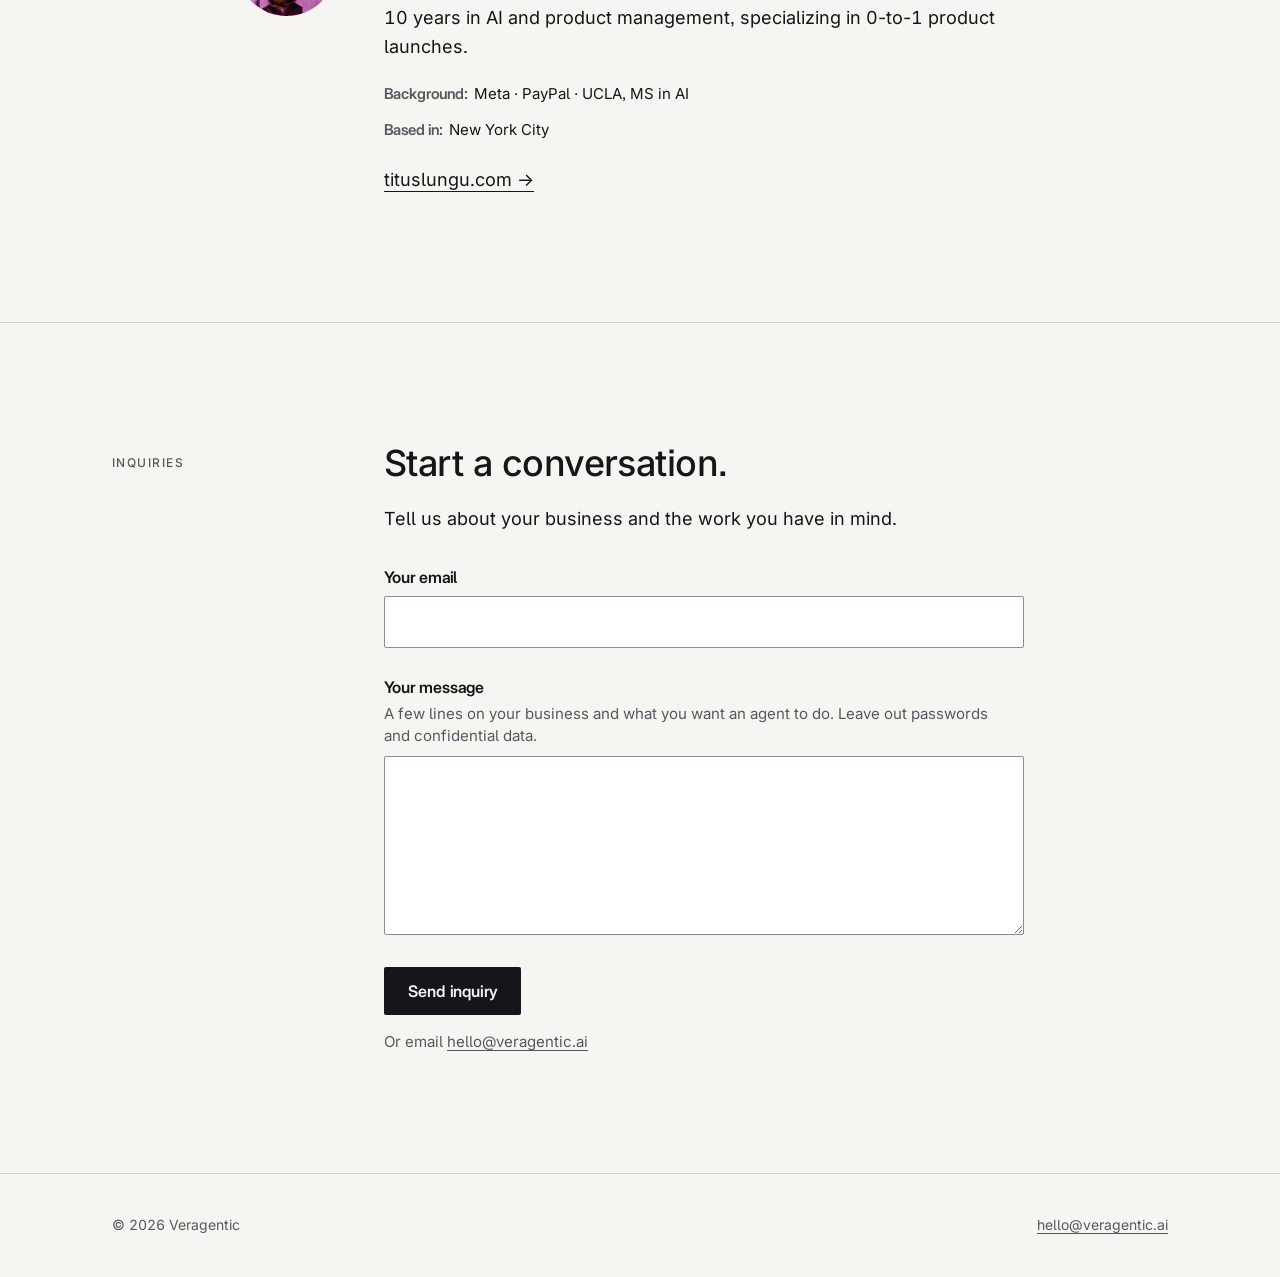
==== commit 4ff9a2cd: "Founder role: Managing Partner" ====
--- a/index.html
+++ b/index.html
@@ -44,7 +44,7 @@
   "founder": {
     "@type": "Person",
     "name": "Titus Lungu",
-    "jobTitle": "AI Product Manager & Builder",
+    "jobTitle": "Managing Partner",
     "url": "https://tituslungu.com"
   }
 }</script>
@@ -87,7 +87,7 @@
       <img class="founder-photo" src="/assets/img/titus-lungu.jpg" width="200" height="200" alt="Titus Lungu" loading="lazy" decoding="async">
       <div class="content">
         <h2 id="founder-title">Titus Lungu</h2>
-        <p class="label role">Founder · AI Product Manager &amp; Builder</p>
+        <p class="label role">Managing Partner</p>
         <p class="bio">10 years in AI and product management, specializing in 0-to-1 product launches.</p>
         <dl class="facts">
           <div><dt>Background:</dt><dd>Meta · PayPal · UCLA, MS in AI</dd></div>
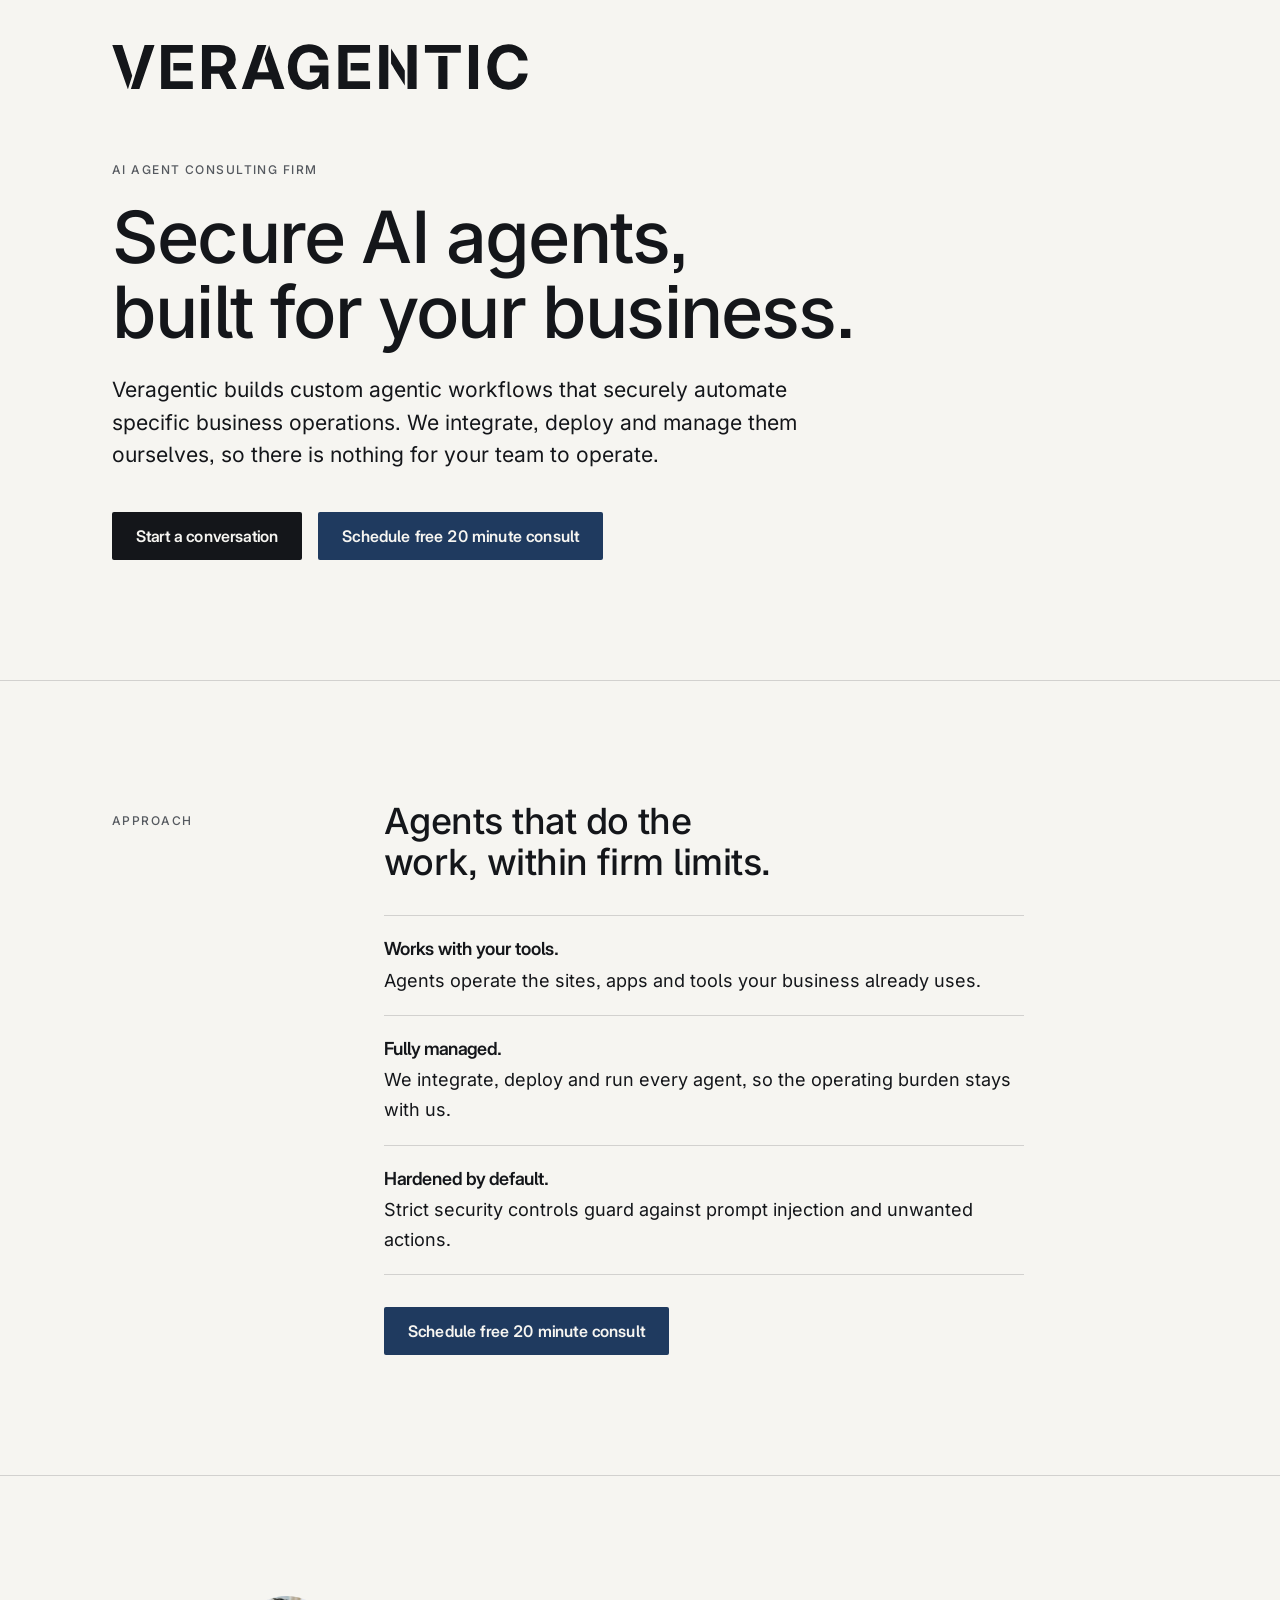
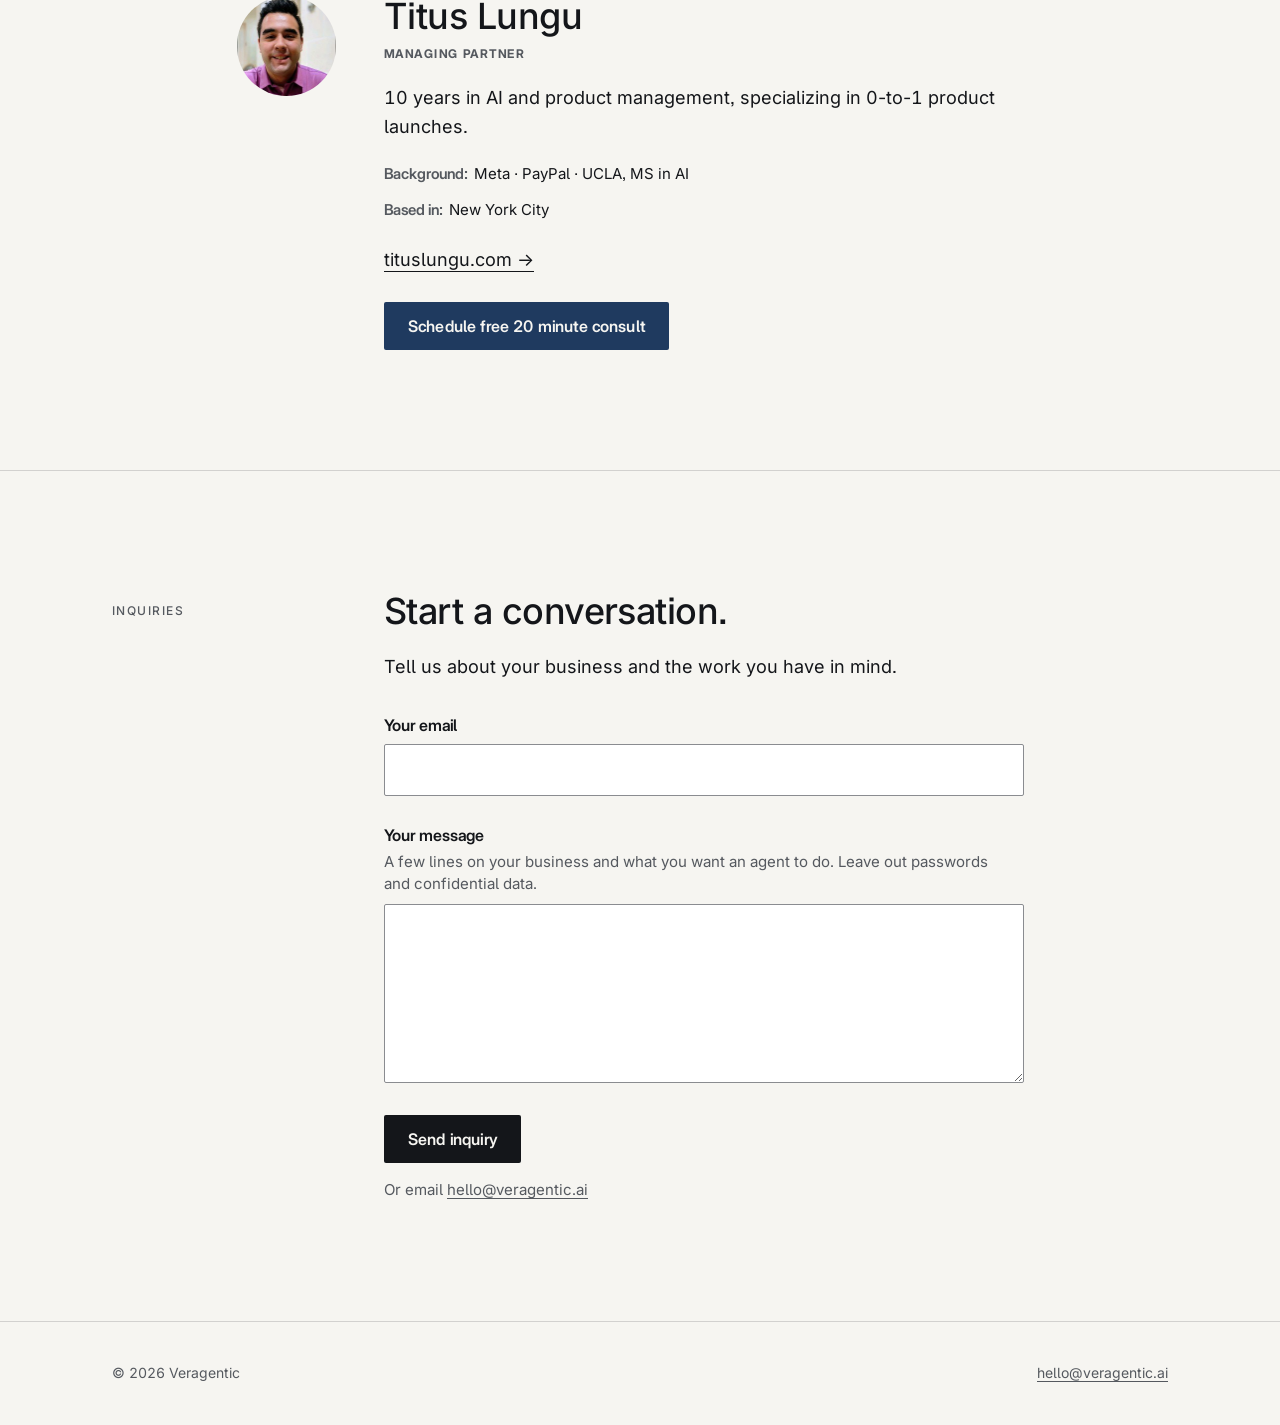
==== commit ee69e38d: "Calendly: 'Schedule free 20 minute consult' navy buttons in hero, Approach and founder Popup widget " ====
--- a/index.html
+++ b/index.html
@@ -3,7 +3,7 @@
 <head>
 <meta charset="utf-8">
 <meta name="viewport" content="width=device-width, initial-scale=1">
-<meta http-equiv="Content-Security-Policy" content="default-src 'none'; base-uri 'none'; object-src 'none'; script-src 'self' https://www.googletagmanager.com; style-src 'self'; font-src 'self'; img-src 'self' data: https://*.google-analytics.com https://*.googletagmanager.com; connect-src 'self' https://api.web3forms.com https://*.google-analytics.com https://*.analytics.google.com https://*.googletagmanager.com; form-action 'self' https://api.web3forms.com mailto:; manifest-src 'self'">
+<meta http-equiv="Content-Security-Policy" content="default-src 'none'; base-uri 'none'; object-src 'none'; script-src 'self' https://www.googletagmanager.com https://assets.calendly.com; style-src 'self' https://assets.calendly.com; frame-src https://calendly.com; font-src 'self'; img-src 'self' data: https://*.google-analytics.com https://*.googletagmanager.com https://assets.calendly.com; connect-src 'self' https://api.web3forms.com https://*.google-analytics.com https://*.analytics.google.com https://*.googletagmanager.com; form-action 'self' https://api.web3forms.com mailto:; manifest-src 'self'">
 <title>Veragentic | Secure AI agents, built for your business</title>
 <meta name="description" content="Veragentic builds custom agentic workflows that securely automate specific business operations, then integrates, deploys and manages them, so your team has nothing to operate.">
 <link rel="canonical" href="https://veragentic.ai/">
@@ -12,6 +12,7 @@
 <meta name="referrer" content="strict-origin-when-cross-origin">
 <link rel="icon" href="/favicon.ico" sizes="32x32">
 <link rel="icon" href="/favicon.svg" type="image/svg+xml">
+<link rel="icon" href="/icon-192.png" sizes="192x192" type="image/png">
 <link rel="apple-touch-icon" href="/apple-touch-icon.png">
 <link rel="preload" href="/assets/fonts/VeragenticGrotesk-Regular.woff2" as="font" type="font/woff2" crossorigin>
 <link rel="preload" href="/assets/fonts/VeragenticGrotesk-Medium.woff2" as="font" type="font/woff2" crossorigin>
@@ -33,6 +34,13 @@
 <meta name="twitter:description" content="Veragentic builds custom agentic workflows that securely automate specific business operations, then integrates, deploys and manages them, so your team has nothing to operate.">
 <meta name="twitter:image" content="https://veragentic.ai/assets/img/og.png">
 <meta name="twitter:image:alt" content="Veragentic: Secure AI agents, built for your business.">
+<script type="application/ld+json">{
+  "@context": "https://schema.org",
+  "@type": "WebSite",
+  "name": "Veragentic",
+  "alternateName": "Veragentic AI",
+  "url": "https://veragentic.ai/"
+}</script>
 <script type="application/ld+json">{
   "@context": "https://schema.org",
   "@type": "Organization",
@@ -64,7 +72,10 @@
       <p class="label">AI agent consulting firm</p>
       <h1 id="hero-title">Secure AI agents,<br> built for your business.</h1>
       <p class="lead">Veragentic builds custom agentic workflows that securely automate specific business operations. We integrate, deploy and manage them ourselves, so there is nothing for your team to operate.</p>
-      <a href="#inquiry" class="button" data-cta="hero">Start a conversation</a>
+      <div class="actions">
+        <a href="#inquiry" class="button" data-cta="hero">Start a conversation</a>
+        <a href="https://calendly.com/veragentic/consult" class="button button-accent" data-calendly="hero" target="_blank" rel="noopener">Schedule free 20 minute consult</a>
+      </div>
     </div>
   </section>
 
@@ -78,6 +89,7 @@
           <li><strong>Fully managed.</strong> We integrate, deploy and run every agent, so the operating burden stays with us.</li>
           <li><strong>Hardened by default.</strong> Strict security controls guard against prompt injection and unwanted actions.</li>
         </ul>
+        <a href="https://calendly.com/veragentic/consult" class="button button-accent section-cta" data-calendly="approach" target="_blank" rel="noopener">Schedule free 20 minute consult</a>
       </div>
     </div>
   </section>
@@ -94,6 +106,7 @@
           <div><dt>Based in:</dt><dd>New York City</dd></div>
         </dl>
         <a class="text-link founder-link" href="https://tituslungu.com" rel="noopener">tituslungu.com<span aria-hidden="true">&nbsp;→</span></a>
+        <a href="https://calendly.com/veragentic/consult" class="button button-accent founder-cta" data-calendly="founder" target="_blank" rel="noopener">Schedule free 20 minute consult</a>
       </div>
     </div>
   </section>
--- a/assets/css/site.css
+++ b/assets/css/site.css
@@ -149,6 +149,9 @@
 }
 .button:hover, .button:active { background: var(--navy); }
 .button[aria-disabled="true"] { cursor: progress; background: var(--navy); }
+.button-accent { background: var(--navy); }
+.button-accent:hover, .button-accent:active { background: var(--ink); }
+.actions { display: flex; flex-wrap: wrap; gap: .75rem 1rem; }
 @media (max-width: 599.98px) {
   .button { width: 100%; }
 }
@@ -172,7 +175,7 @@
   font-size: clamp(1.125rem, 1rem + .5vw, 1.3125rem);
   line-height: 1.55;
 }
-.hero .button { margin-top: 2.5rem; }
+.hero .actions { margin-top: 2.5rem; }
 
 /* Sections after the hero */
 .section {
@@ -251,6 +254,9 @@
   min-height: 44px;
   margin-top: 1rem;
 }
+.section-cta { margin-top: 2rem; }
+.founder-cta { display: flex; width: fit-content; margin-top: 1.25rem; }
+@media (max-width: 599.98px) { .founder-cta { width: 100%; } }
 
 /* 5 · Inquiry */
 #inquiry-title:focus { outline-offset: 6px; }
